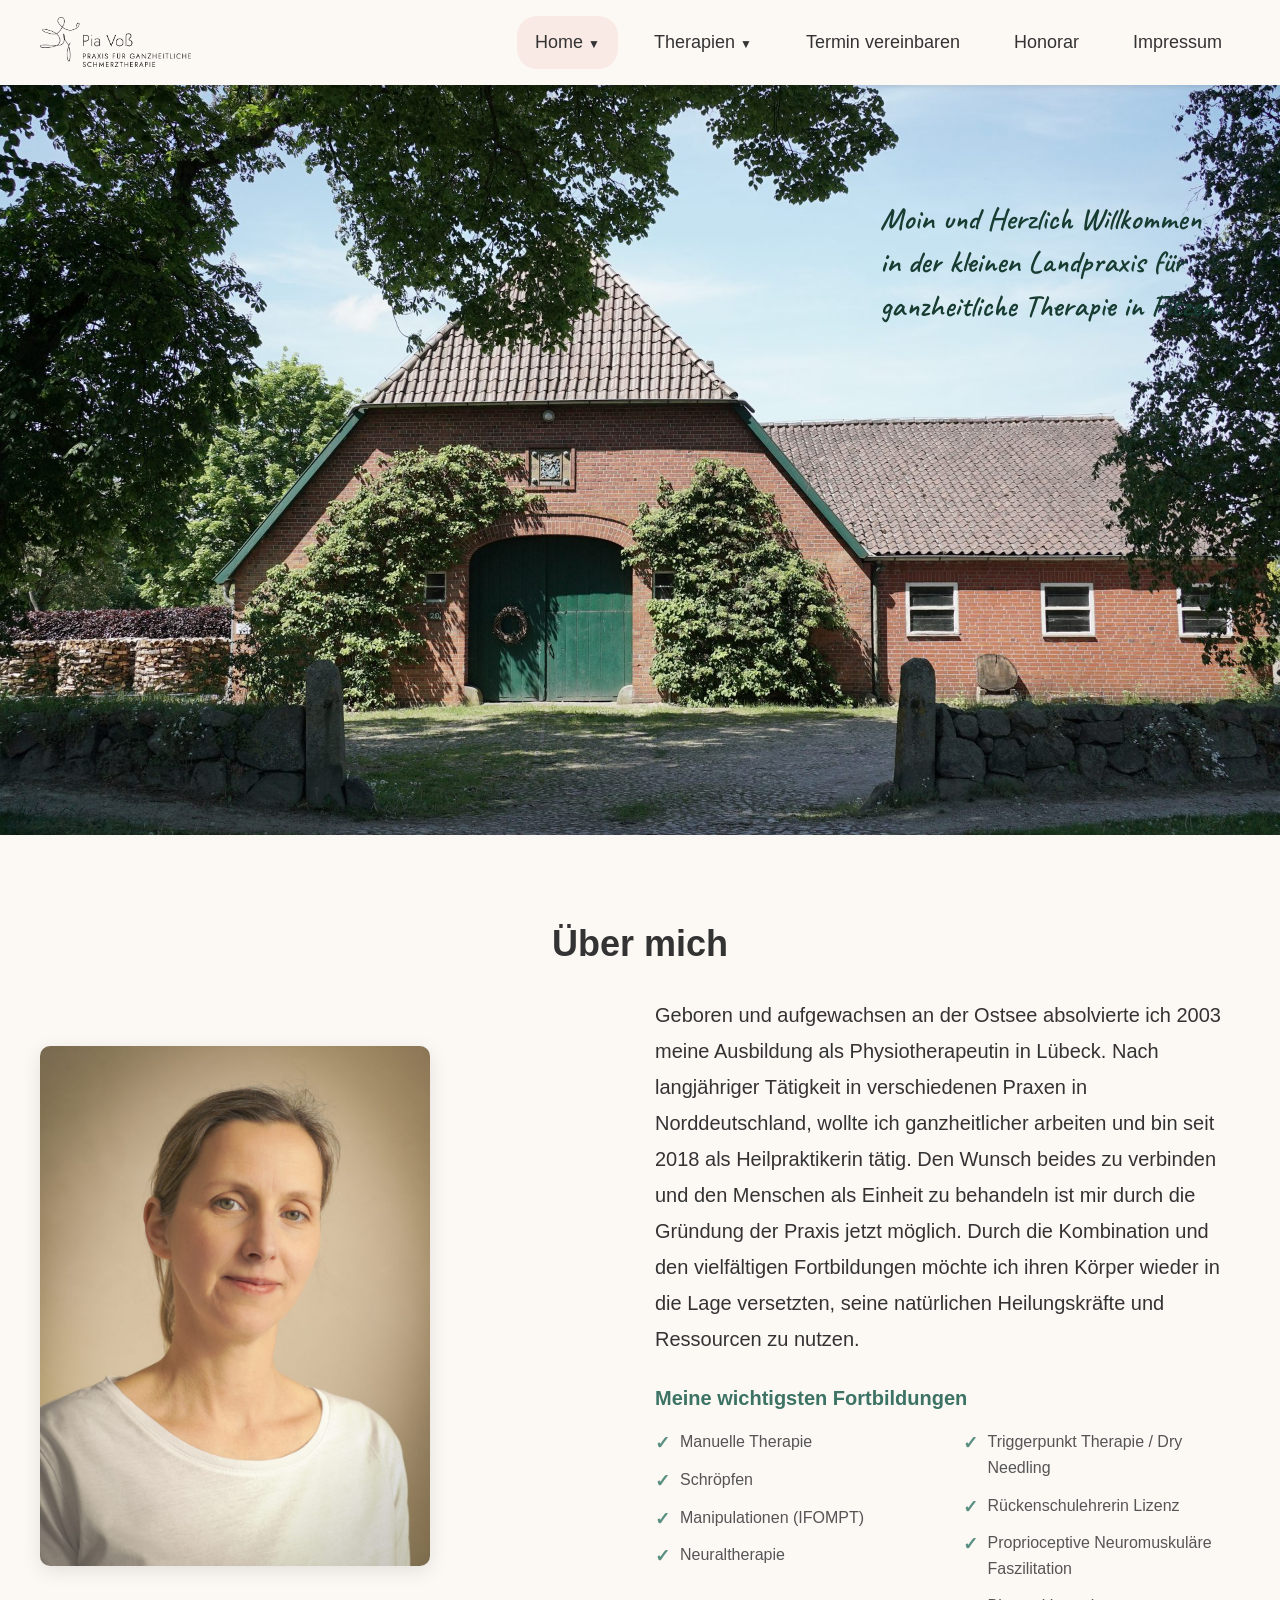
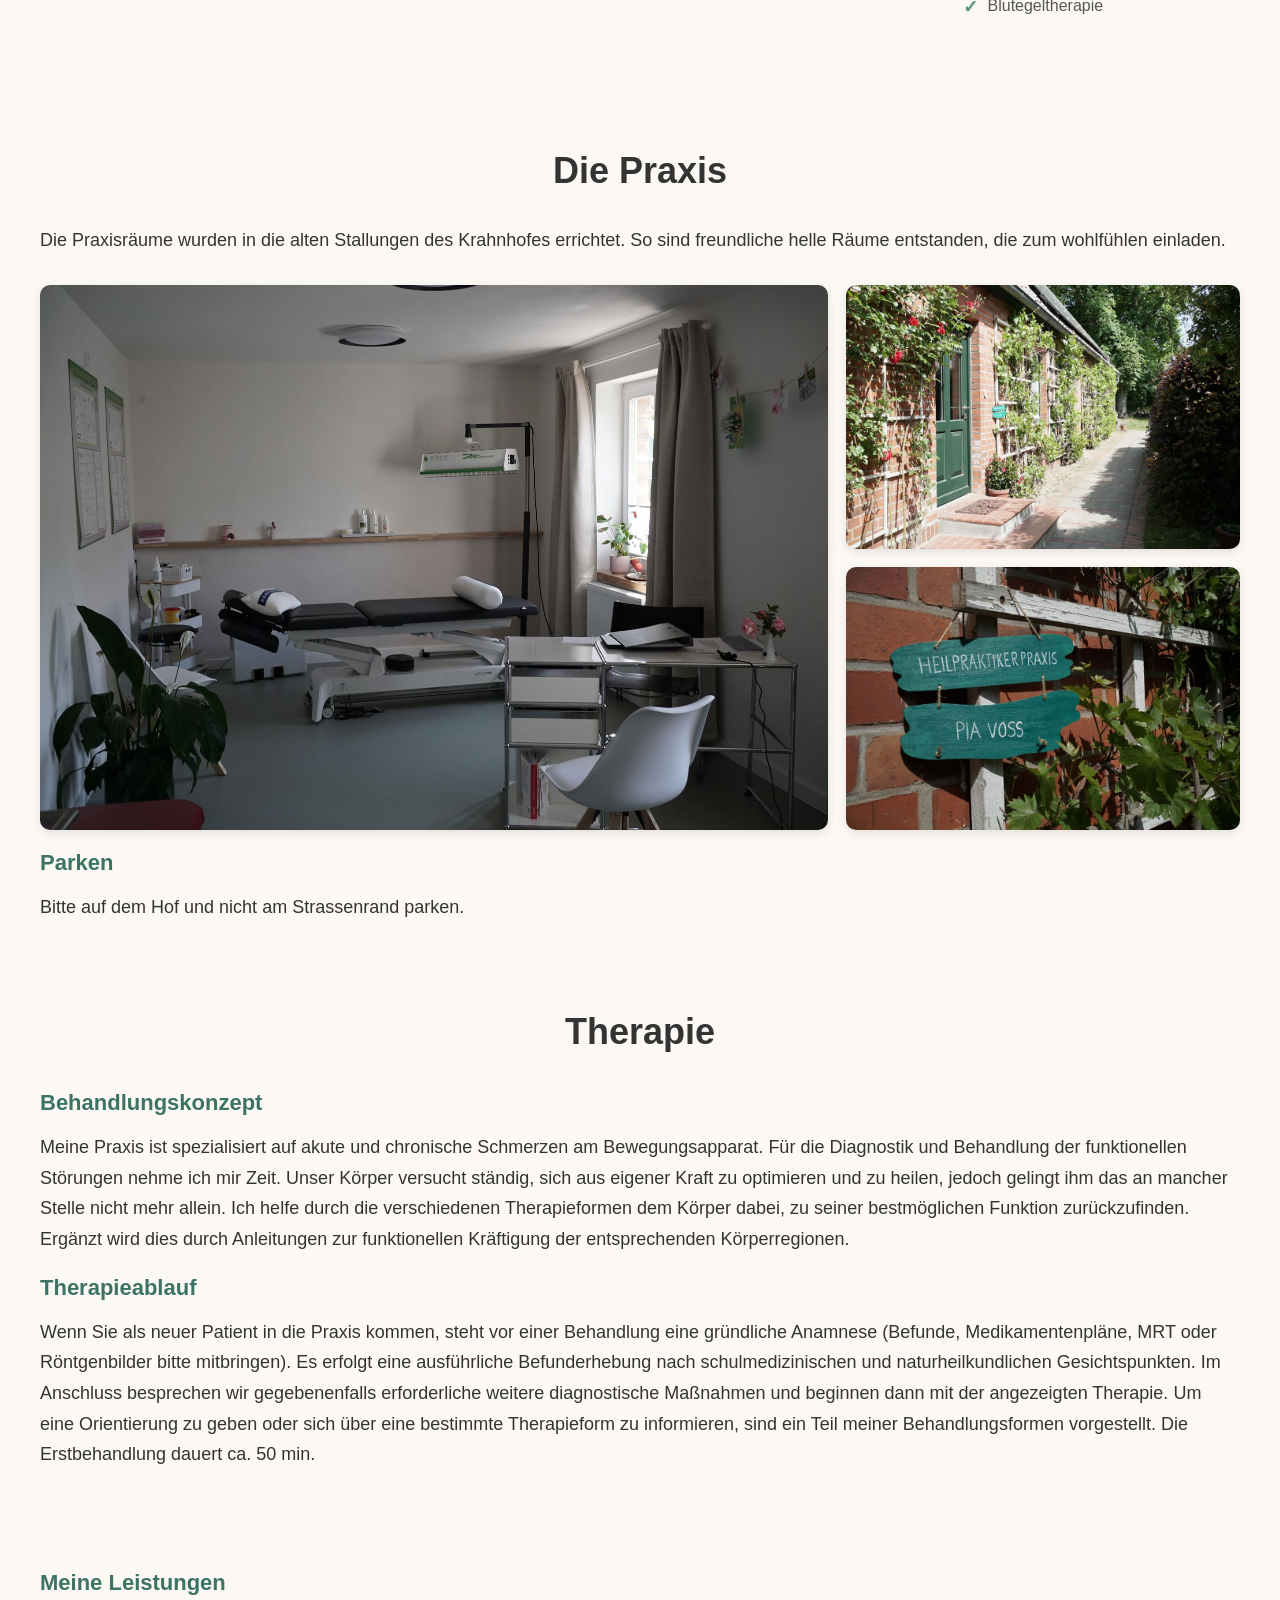
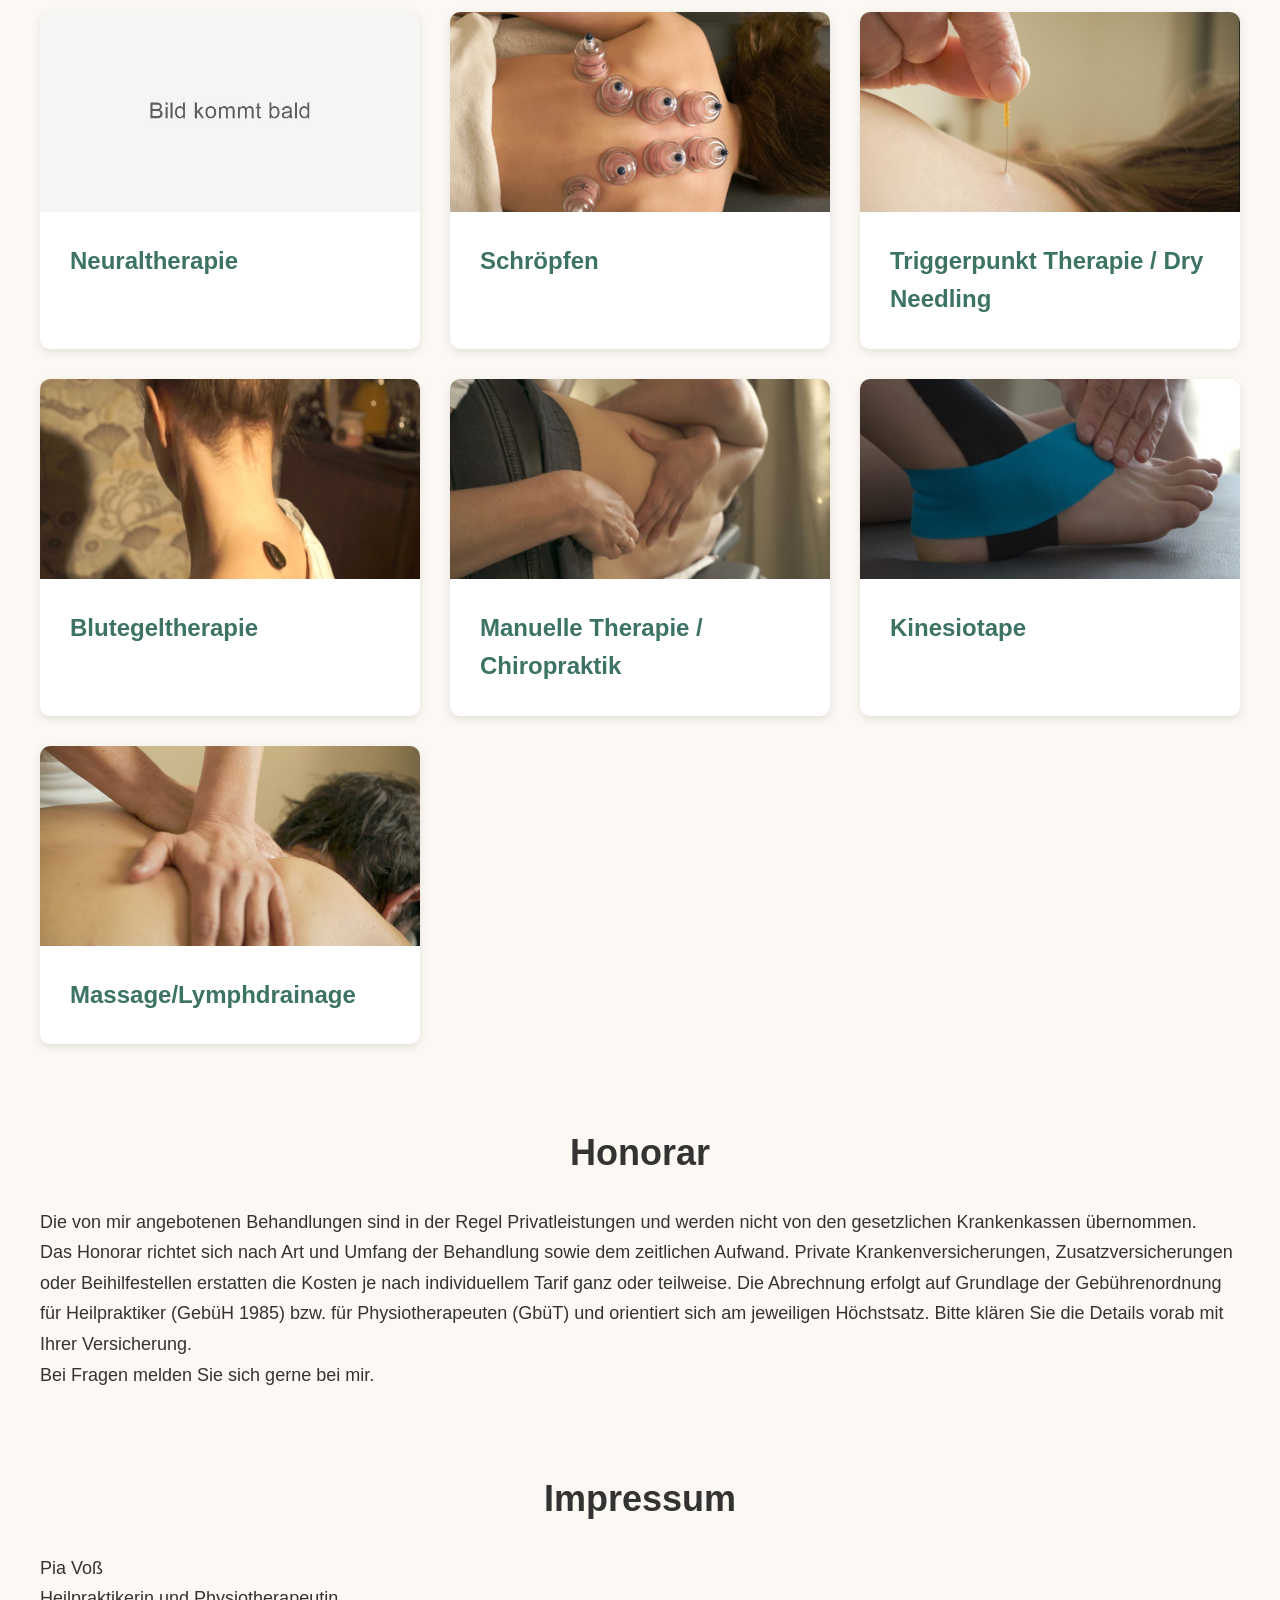
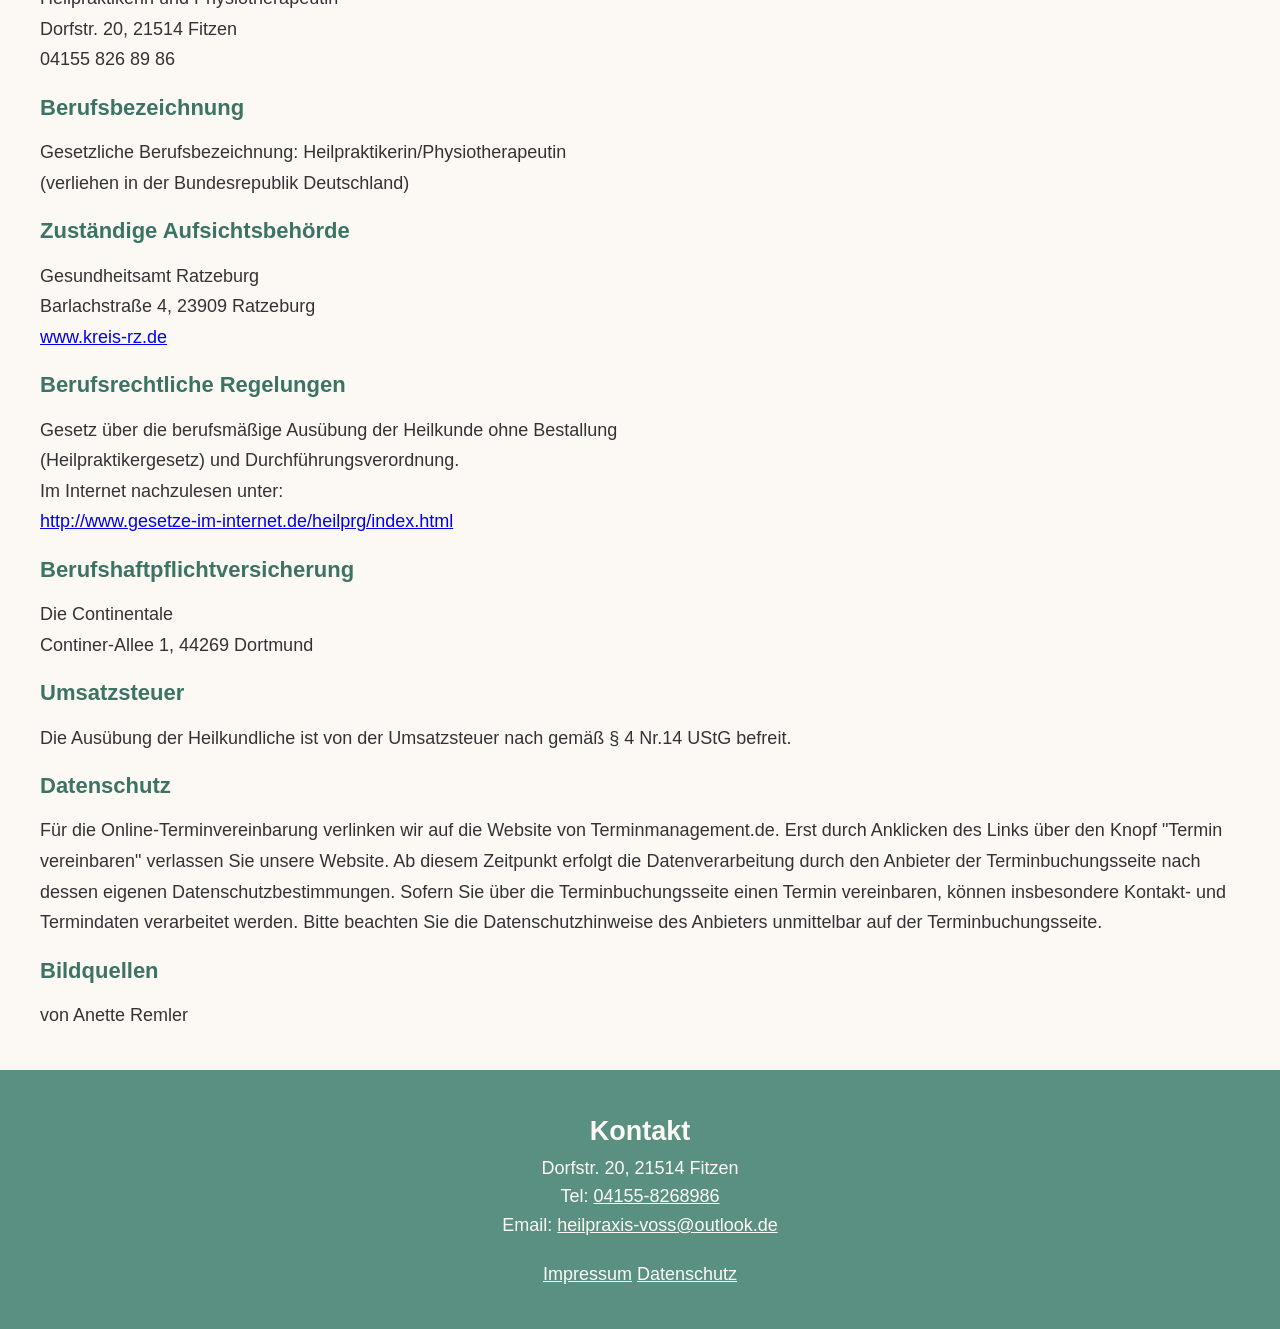
==== index.html @ 837378f3 "init" ====
<!DOCTYPE html>
<html lang="de">

<head>
    <meta charset="UTF-8">
    <meta name="viewport" content="width=device-width, initial-scale=1.0">
    <link rel="stylesheet" href="styles.css">
    <script src="navigation.js" defer></script>
    <title>Praxis Voß</title>
</head>

<body>
    <header>
        <div class="header-container">
            <a href="#home" class="header-logo">
                <img src="logo.png" alt="Pia's Physiotherapie Praxis Logo" class="logo-img">
            </a>

            <button class="menu-toggle" type="button" aria-label="Menü öffnen" aria-controls="navList" aria-expanded="false">☰</button>

            <nav>
                <ul class="nav-list" id="navList">
                    <li class="nav-item dropdown">
                        <a href="#home" class="nav-link active">Home<span class="dropdown-arrow">▼</span></a>
                        <div class="dropdown-content">
                            <a href="#ueber-mich">Über mich</a>
                            <a href="#die-praxis">Die Praxis</a>
                            <a href="#therapie">Therapie</a>
                            <a href="#honorar">Honorar</a>
                            <a href="#contact">Kontakt</a>
                        </div>
                    </li>
                    <li class="nav-item dropdown">
                        <a href="#leistungen" class="nav-link">Therapien<span class="dropdown-arrow">▼</span>
                        </a>
                        <div class="dropdown-content">
                            <a href="neuraltherapie.html">Neuraltherapie</a>
                            <a href="schroepfen.html">Schröpfen</a>
                            <a href="triggerpunktherapie.html">Triggerpunkt Therapie / Dry Needling</a>
                            <a href="blutegeltherapie.html">Blutegeltherapie</a>
                            <a href="manuelle-therapie.html">Manuelle Therapie / Chiropraktik</a>
                            <a href="kinesiotape.html">Kinesiotape</a>
                            <a href="massage-lymphdrainage.html">Massage/Lymphdrainage</a>
                        </div>
                    </li>
                    <li class="nav-item">
                        <a href="https://www.terminmanagement.de/termin-buchen/heilpraxis/fitzen/pia-voss-65907" class="nav-link">Termin vereinbaren</a>
                    </li>
                    <li class="nav-item">
                        <a href="#honorar" class="nav-link">Honorar</a>
                    </li>
                    <li class="nav-item">
                        <a href="#impressum" class="nav-link">Impressum</a>
                    </li>
                </ul>
            </nav>
        </div>
    </header>

    <!-- Hero Section -->
    <section class="hero" id="home">
        <div class="container">
            <p class="welcome-text">Moin und Herzlich Willkommen<br>in der kleinen Landpraxis für<br>ganzheitliche Therapie in Fitzen.</p>
        </div>
    </section>

    <!-- About Section -->
    <section class="about" id="ueber-mich">
        <div class="container">
            <h2 class="section-title">Über mich</h2>
            <div class="about-content">
                <div class="about-image">
                    <img src="assets/portrait.jpg" alt="Pia Porträt" loading="lazy" decoding="async">
                </div>
                <div class="about-text">
                    <p>Geboren und aufgewachsen an der Ostsee absolvierte ich 2003 meine Ausbildung als Physiotherapeutin in Lübeck. Nach langjähriger Tätigkeit in verschiedenen Praxen in Norddeutschland, wollte ich ganzheitlicher arbeiten und bin seit 2018 als Heilpraktikerin tätig. Den Wunsch beides zu verbinden und den Menschen als Einheit zu behandeln ist mir durch die Gründung der Praxis jetzt möglich. Durch die Kombination und den vielfältigen Fortbildungen möchte ich ihren Körper wieder in die Lage versetzten, seine natürlichen Heilungskräfte und Ressourcen zu nutzen.</p>
                    
                    <h3>Meine wichtigsten Fortbildungen</h3>
                    <ul class="qualifications">
                        <li>Manuelle Therapie</li>
                        <li>Schröpfen</li>
                        <li>Manipulationen (IFOMPT)</li>
                        <li>Neuraltherapie</li>
                        <li>Triggerpunkt Therapie / Dry Needling</li>
                        <li>Rückenschulehrerin Lizenz</li>
                        <li>Proprioceptive Neuromuskuläre Faszilitation</li>
                        <li>Blutegeltherapie</li>
                    </ul>
                </div>
            </div>
        </div>
    </section>

    <!-- Die Praxis -->
    <section class="therapy-section" id="die-praxis">
        <div class="container">
            <h2 class="section-title">Die Praxis</h2>
            <p>Die Praxisräume wurden in die alten Stallungen des Krahnhofes errichtet. So sind freundliche helle Räume entstanden, die zum wohlfühlen einladen.</p>
            <div class="practice-gallery">
                <img class="practice-gallery-main" src="assets/praxisraum-1.jpg" alt="Behandlungsraum der Praxis" loading="lazy" decoding="async">
                <img src="assets/eingangsbereich.jpg" alt="Eingangsbereich der Praxis" loading="lazy" decoding="async">
                <img src="assets/namensschild.jpg" alt="Namensschild der Praxis" loading="lazy" decoding="async">
            </div>
            <h3>Parken</h3>
            <p>Bitte auf dem Hof und nicht am Strassenrand parken.</p>
        </div>
    </section>

    <!-- Therapie -->
    <section class="therapy-section" id="therapie">
        <div class="container">
            <h2 class="section-title">Therapie</h2>

            <h3>Behandlungskonzept</h3>
            <p>Meine Praxis ist spezialisiert auf akute und chronische Schmerzen am Bewegungsapparat. Für die Diagnostik und Behandlung der funktionellen Störungen nehme ich mir Zeit. Unser Körper versucht ständig, sich aus eigener Kraft zu optimieren und zu heilen, jedoch gelingt ihm das an mancher Stelle nicht mehr allein. Ich helfe durch die verschiedenen Therapieformen dem Körper dabei, zu seiner bestmöglichen Funktion zurückzufinden. Ergänzt wird dies durch Anleitungen zur funktionellen Kräftigung der entsprechenden Körperregionen.</p>

            <h3>Therapieablauf</h3>
            <p>Wenn Sie als neuer Patient in die Praxis kommen, steht vor einer Behandlung eine gründliche Anamnese (Befunde, Medikamentenpläne, MRT oder Röntgenbilder bitte mitbringen). Es erfolgt eine ausführliche Befunderhebung nach schulmedizinischen und naturheilkundlichen Gesichtspunkten. Im Anschluss besprechen wir gegebenenfalls erforderliche weitere diagnostische Maßnahmen und beginnen dann mit der angezeigten Therapie. Um eine Orientierung zu geben oder sich über eine bestimmte Therapieform zu informieren, sind ein Teil meiner Behandlungsformen vorgestellt. Die Erstbehandlung dauert ca. 50 min.</p>
        </div>
    </section>

    <!-- Leistungen -->
    <section class="services" id="leistungen">
        <div class="container">
            <h2 class="section-title">Meine Leistungen</h2>
            <div class="services-grid">
                <a href="neuraltherapie.html" class="service-card">
                    <img src="assets/neuraltherapie.jpg" alt="Neuraltherapie" loading="lazy" decoding="async">
                    <div class="service-card-content">
                        <h3>Neuraltherapie</h3>
                    </div>
                </a>
                <a href="schroepfen.html" class="service-card">
                    <img src="assets/schroepfen.jpg" alt="Schroepfen" loading="lazy" decoding="async">
                    <div class="service-card-content">
                        <h3>Schröpfen</h3>
                    </div>
                </a>
                <a href="triggerpunktherapie.html" class="service-card">
                    <img src="assets/dry-needling.jpg" alt="Triggerpunkt Therapie / Dry Needling" loading="lazy" decoding="async">
                    <div class="service-card-content">
                        <h3>Triggerpunkt Therapie / Dry Needling</h3>
                    </div>
                </a>
                <a href="blutegeltherapie.html" class="service-card">
                    <img src="assets/blutegel.jpg" alt="Blutegeltherapie" loading="lazy" decoding="async">
                    <div class="service-card-content">
                        <h3>Blutegeltherapie</h3>
                    </div>
                </a>
                <a href="manuelle-therapie.html" class="service-card">
                    <img src="assets/manuelle-therapie.jpg" alt="Manuelle Therapie / Chiropraktik" loading="lazy" decoding="async">
                    <div class="service-card-content">
                        <h3>Manuelle Therapie / Chiropraktik</h3>
                    </div>
                </a>
                <a href="kinesiotape.html" class="service-card">
                    <img src="assets/kinesiotape.jpg" alt="Kinesiotape" loading="lazy" decoding="async">
                    <div class="service-card-content">
                        <h3>Kinesiotape</h3>
                    </div>
                </a>
                <a href="massage-lymphdrainage.html" class="service-card">
                    <img src="assets/massage.jpg" alt="Massage und Lymphdrainage" loading="lazy" decoding="async">
                    <div class="service-card-content">
                        <h3>Massage/Lymphdrainage</h3>
                    </div>
                </a>
            </div>
        </div>
    </section>

    <!-- Honorar -->
    <section class="therapy-section" id="honorar">
        <div class="container">
            <h2 class="section-title">Honorar</h2>

            <p>Die von mir angebotenen Behandlungen sind in der Regel Privatleistungen und werden nicht von den gesetzlichen Krankenkassen übernommen.</p>

            <p>Das Honorar richtet sich nach Art und Umfang der Behandlung sowie dem zeitlichen Aufwand. Private Krankenversicherungen, Zusatzversicherungen oder Beihilfestellen erstatten die Kosten je nach individuellem Tarif ganz oder teilweise. Die Abrechnung erfolgt auf Grundlage der Gebührenordnung für Heilpraktiker (GebüH 1985) bzw. für Physiotherapeuten (GbüT) und orientiert sich am jeweiligen Höchstsatz. Bitte klären Sie die Details vorab mit Ihrer Versicherung.</p>

            <p>Bei Fragen melden Sie sich gerne bei mir.</p>
        </div>
    </section>

    <!-- Impressum -->
    <section class="therapy-section" id="impressum">
        <div class="container">
            <h2 class="section-title">Impressum</h2>

            <p>Pia Voß<br>
            Heilpraktikerin und Physiotherapeutin<br>
            Dorfstr. 20, 21514 Fitzen<br>
            04155 826 89 86</p>

            <h3>Berufsbezeichnung</h3>
            <p>Gesetzliche Berufsbezeichnung: Heilpraktikerin/Physiotherapeutin<br>
            (verliehen in der Bundesrepublik Deutschland)</p>

            <h3>Zuständige Aufsichtsbehörde</h3>
            <p>Gesundheitsamt Ratzeburg<br>
            Barlachstraße 4, 23909 Ratzeburg<br>
            <a href="https://www.kreis-rz.de">www.kreis-rz.de</a></p>

            <h3>Berufsrechtliche Regelungen</h3>
            <p>Gesetz über die berufsmäßige Ausübung der Heilkunde ohne Bestallung<br>
            (Heilpraktikergesetz) und Durchführungsverordnung.</p>
            <p>Im Internet nachzulesen unter:<br>
            <a href="http://www.gesetze-im-internet.de/heilprg/index.html">http://www.gesetze-im-internet.de/heilprg/index.html</a></p>

            <h3>Berufshaftpflichtversicherung</h3>
            <p>Die Continentale<br>
            Continer-Allee 1, 44269 Dortmund</p>

            <h3>Umsatzsteuer</h3>
            <p>Die Ausübung der Heilkundliche ist von der Umsatzsteuer nach gemäß § 4 Nr.14 UStG befreit.</p>


            <h3 id="datenschutz">Datenschutz</h3>
            <p>Für die Online-Terminvereinbarung verlinken wir auf die Website von
                Terminmanagement.de. Erst durch Anklicken des Links über den Knopf "Termin vereinbaren" verlassen Sie unsere
                Website. Ab diesem Zeitpunkt erfolgt die Datenverarbeitung durch den Anbieter
                der Terminbuchungsseite nach dessen eigenen Datenschutzbestimmungen.
                
                Sofern Sie über die Terminbuchungsseite einen Termin vereinbaren, können
                insbesondere Kontakt- und Termindaten verarbeitet werden. Bitte beachten Sie
                die Datenschutzhinweise des Anbieters unmittelbar auf der Terminbuchungsseite.</p>

            <h3>Bildquellen</h3>
            <p>von Anette Remler</p>
        </div>
    </section>

    <footer id="contact">
        <div class="container">
            <h2>Kontakt</h2>
            <p>Dorfstr. 20, 21514 Fitzen</p>
            <p>Tel: <a href="tel:041558268986">04155-8268986</a></p>
            <p>Email: <a href="mailto:heilpraxis-voss@outlook.de">heilpraxis-voss@outlook.de</a></p>
            <p style="margin-top: 20px;">
                <a href="#impressum">Impressum</a>
                <a href="#datenschutz">Datenschutz</a>
            </p>
        </div>
    </footer>

</body>

</html>
---- styles.css ----
@font-face {
    font-family: "Caveat";
    src: url("assets/fonts/Caveat-SemiBold.woff2") format("woff2");
    font-weight: 600;
    font-style: normal;
    font-display: swap;
}

@font-face {
    font-family: "Caveat";
    src: url("assets/fonts/Caveat-Bold.woff2") format("woff2");
    font-weight: 700;
    font-style: normal;
    font-display: swap;
}

* {
    margin: 0;
    padding: 0;
    box-sizing: border-box;
}

body {
    font-family: 'Source Sans Pro', Arial, sans-serif;
    color: #333;
    line-height: 1.6;
    background-color: #fcf9f5;
}

header {
    background-color: #fcf9f5;
    padding: 16px;
    box-shadow: 0 2px 5px rgba(0, 0, 0, 0.1);
    position: relative;
    z-index: 10;
}

.header-container {
    max-width: 1200px;
    margin: 0 auto;
    display: flex;
    justify-content: space-between;
    align-items: center;
    flex-wrap: wrap;
}

.logo {
    color: #5a9081;
    font-size: 28px;
    font-weight: bold;
    text-decoration: none;
    padding: 10px 0;
}

.header-logo {
    display: flex;
    align-items: center;
    text-decoration: none;
}

.logo-img {
    height: 50px;
    width: auto;
    margin-right: 15px;
}

/* Navigation */
nav {
    display: flex;
    align-items: center;
}

.nav-list {
    display: flex;
    list-style: none;
    gap: 18px;
}

.nav-item {
    position: relative;
}

.nav-link {
    color: #333;
    text-decoration: none;
    padding: 12px 18px;
    display: inline-block;
    border-radius: 20px;
    transition: all 0.3s ease;
    font-size: 18px;
}

.nav-link:hover,
.nav-link.active {
    background-color: #f9eae5;
    color: #333;
}

/* Dropdown Menu */
.dropdown {
    position: relative;
}

.dropdown-content {
    display: none;
    position: absolute;
    background-color: #fcf9f5;
    color: #333;
    min-width: 220px;
    box-shadow: 0 8px 16px rgba(0, 0, 0, 0.2);
    border-radius: 8px;
    top: 100%;
    left: 0;
    z-index: 1000;
    margin-top: 5px;
    font-size: 18px;
}

/** hover buffer to prevent flickering of the dropdown */
.dropdown-content::before {
    content: "";
    position: absolute;
    top: -10px;
    left: 0;
    height: 10px;
    width: 100%;
}

.dropdown:hover .dropdown-content {
    display: block;
    color: #3c7364;
}

.dropdown-content a {
    color: #333;
    padding: 12px 16px;
    text-decoration: none;
    display: block;
    border-radius: 8px;
}


.dropdown-content a:hover {
    background-color: rgba(139, 192, 203, 0.1);
    color: #3c7364;
}

.dropdown-arrow {
    display: inline-block;
    margin-left: 5px;
    font-size: 12px;
}

.dropdown-toggle {
    display: none;
}

/* Mobile Menu Toggle */
.menu-toggle {
    display: none;
    background: none;
    border: 2px solid #3c7364;
    border-radius: 8px;
    color: #245b4e;
    font-size: 26px;
    line-height: 1;
    cursor: pointer;
    min-width: 48px;
    min-height: 48px;
    padding: 7px;
}

.menu-toggle:hover,
.menu-toggle:focus-visible {
    background-color: #f9eae5;
    outline: none;
}

.hero {
    background-image: url('assets/hero.jpg');
    background-size: cover;
    background-position: center;
    background-repeat: no-repeat;
    padding: 100px 20px;
    position: relative;
    min-height: 750px;
}


.hero .container {
    position: relative;
    z-index: 2;
}

.hero h1 {
    font-size: 48px;
    margin-bottom: 20px;
}

.btn {
    display: inline-block;
    background-color: #467548;
    color: white;
    padding: 15px 30px;
    text-decoration: none;
    border-radius: 25px;
    transition: all 0.3s ease;
    font-size: 18px;
}

.btn:hover {
    background-color: #a8caa9;
    transform: translateY(-2px);
    box-shadow: 0 5px 15px rgba(0, 0, 0, 0.2);
}

.about {
    padding: 80px 20px;
    background-color: #fcf9f5;
}

.about-content {
    display: grid;
    grid-template-columns: 1fr 1fr;
    gap: 30px;
    align-items: center;
}

.about-image img {
    width: 66.67%;
    height: auto;
    border-radius: 10px;
    box-shadow: 0 5px 20px rgba(0, 0, 0, 0.1);
}

.about-text p {
    font-size: 20px;
    color: #333;
    line-height: 1.8;
}

.about-text h2 {
    font-size: 28px;
    color: #3c7364;
    margin-top: 25px;
    margin-bottom: 15px;
}

.about-text h3 {
    font-size: 20px;
    color: #3c7364;
    margin-top: 25px;
    margin-bottom: 15px;
}


.welcome-text {
    margin: 1% 0 0 70%;
    color: #173c32;
    font-family: 'Caveat', cursive;
    font-weight: 600;
    font-size: 31px;
    line-height: 1.4;
}

.qualifications {
    list-style: none;
    padding-left: 0;
    columns: 2;
    column-gap: 30px;
}

.qualifications li {
    margin-bottom: 12px;
    padding-left: 25px;
    position: relative;
    color: #555;
    font-size: 16px;
}

.qualifications li:before {
    content: "✓";
    position: absolute;
    left: 0;
    color: #5a9081;
    font-weight: bold;
    font-size: 18px;
}

.therapy-section {
    padding: 40px 20px;
    background-color: #fcf9f5;
}

.therapy-section h3 {
    font-size: 22px;
    color: #3c7364;
    margin-top: 15px;
    margin-bottom: 12px;
}


.therapy-section p {
    font-size: 18px;
    color: #333;
    line-height: 1.7;
}

.practice-gallery {
    display: grid;
    grid-template-columns: 2fr 1fr;
    grid-template-rows: repeat(2, minmax(170px, 1fr));
    gap: 18px;
    margin-top: 30px;
}

.practice-gallery img {
    width: 100%;
    height: 100%;
    min-height: 170px;
    object-fit: cover;
    border-radius: 10px;
    box-shadow: 0 3px 10px rgba(0, 0, 0, 0.1);
}

.practice-gallery-main {
    grid-row: span 2;
}

/* Make 'Meine Leistungen' match the 'Therapieablauf' heading style */
.services .section-title {
    font-size: 22px;
    color: #3c7364;
    margin-top: 15px;
    margin-bottom: 12px;
    text-align: left;
}

.services {
    padding: 40px 20px;
    background-color: #fcf9f5;
}

.container {
    max-width: 1200px;
    margin: 0 auto;
}

.section-title {
    text-align: center;
    font-size: 36px;
    margin-bottom: 25px;
    color: #333;
}

.services-grid {
    display: grid;
    grid-template-columns: repeat(auto-fit, minmax(300px, 1fr));
    gap: 30px;
}

.service-card {
    background: white;
    display: block;
    border-radius: 10px;
    box-shadow: 0 3px 10px rgba(0, 0, 0, 0.1);
    transition: transform 0.3s ease;
    overflow: hidden;
    text-decoration: none;
}

.service-card img {
    width: 100%;
    height: 200px;
    object-fit: cover;
    display: block;
}

.service-card-content {
    padding: 30px;
}

.service-card:hover {
    transform: translateY(-5px);
    box-shadow: 0 5px 20px rgba(0, 0, 0, 0.15);
}

.service-card h3 {
    color: #3c7364;
    margin: 0;
    font-size: 24px;
}

footer {
    background-color: #5a9081;
    color: #fcf9f5;
    padding: 40px 20px;
    text-align: center;
    font-size: 18px;
}

footer a {
    color: #fcf9f5;
}

footer a:hover {
    text-decoration: underline;
}

/* Mobile Responsive */
@media (max-width: 768px) {
    header {
        padding: 12px 20px;
    }

    .header-container {
        flex-wrap: nowrap;
    }

    .logo-img {
        height: 42px;
        margin-right: 0;
    }

    .menu-toggle {
        display: block;
    }

    nav {
        position: static;
    }

    .nav-list {
        display: none;
        position: absolute;
        top: 100%;
        left: 0;
        right: 0;
        background-color: #fcf9f5;
        flex-direction: column;
        gap: 0;
        padding: 10px 20px 20px;
        max-height: calc(100vh - 72px);
        overflow-y: auto;
        border-top: 1px solid #e8ddd4;
        box-shadow: 0 10px 18px rgba(0, 0, 0, 0.14);
    }

    .nav-list.active {
        display: flex;
    }

    .nav-item {
        width: 100%;
        border-bottom: 1px solid #e8ddd4;
    }

    .nav-link {
        display: block;
        width: 100%;
        min-height: 48px;
        padding: 13px 6px;
        border-radius: 0;
        font-size: 17px;
    }

    .dropdown {
        display: grid;
        grid-template-columns: minmax(0, 1fr) 48px;
        align-items: center;
    }

    .dropdown .nav-link {
        grid-column: 1;
    }

    .dropdown-arrow {
        display: none;
    }

    .dropdown-toggle {
        display: grid;
        grid-column: 2;
        place-items: center;
        width: 48px;
        height: 48px;
        border: 0;
        border-radius: 8px;
        background: transparent;
        color: #245b4e;
        font-size: 28px;
        cursor: pointer;
    }

    .dropdown-toggle:hover,
    .dropdown-toggle:focus-visible {
        background-color: #f9eae5;
        outline: 2px solid #3c7364;
        outline-offset: -2px;
    }

    .dropdown.open .dropdown-toggle span {
        transform: rotate(180deg);
    }

    .dropdown-content {
        display: none;
        grid-column: 1 / -1;
        position: static;
        box-shadow: none;
        margin: 0 0 10px;
        padding: 4px 0 6px 14px;
        border-left: 3px solid #5a9081;
        background: transparent;
        font-size: 16px;
    }

    .dropdown.open .dropdown-content {
        display: block;
    }

    .dropdown:hover .dropdown-content {
        display: none;
    }

    .dropdown.open:hover .dropdown-content {
        display: block;
    }

    .dropdown-content a {
        padding: 10px 8px;
        border-radius: 6px;
    }

    .hero {
        min-height: 540px;
        padding: 30px 20px;
        background-position: 42% center;
    }

    .welcome-text {
        width: min(100%, 340px);
        margin: 0 auto;
        padding-top: 330px;
        font-size: 24px;
        line-height: 1.25;
        text-align: center;
    }

    .about-content {
        grid-template-columns: 1fr;
        gap: 30px;
    }

    .about-text p {
        font-size: 18px;
    }

    .about-image img {
        display: block;
        width: min(100%, 360px);
        margin: 0 auto;
    }

    .practice-gallery {
        grid-template-columns: 1fr;
        grid-template-rows: none;
    }

    .practice-gallery-main {
        grid-row: auto;
        min-height: 300px;
    }

    .qualifications {
        columns: 1;
    }

    .about,
    .therapy-section,
    .services {
        padding: 56px 20px;
    }

    .section-title {
        font-size: 30px;
    }

    .services-grid {
        grid-template-columns: 1fr;
        gap: 20px;
    }

    .service-card img {
        height: 190px;
    }

    .service-card-content {
        padding: 20px;
    }

    .service-card h3 {
        font-size: 21px;
    }

    .content {
        padding: 52px 20px;
    }

    .content h1 {
        font-size: 32px;
        line-height: 1.2;
    }

    .therapy-image {
        height: 260px;
        margin: 22px 0;
    }
}
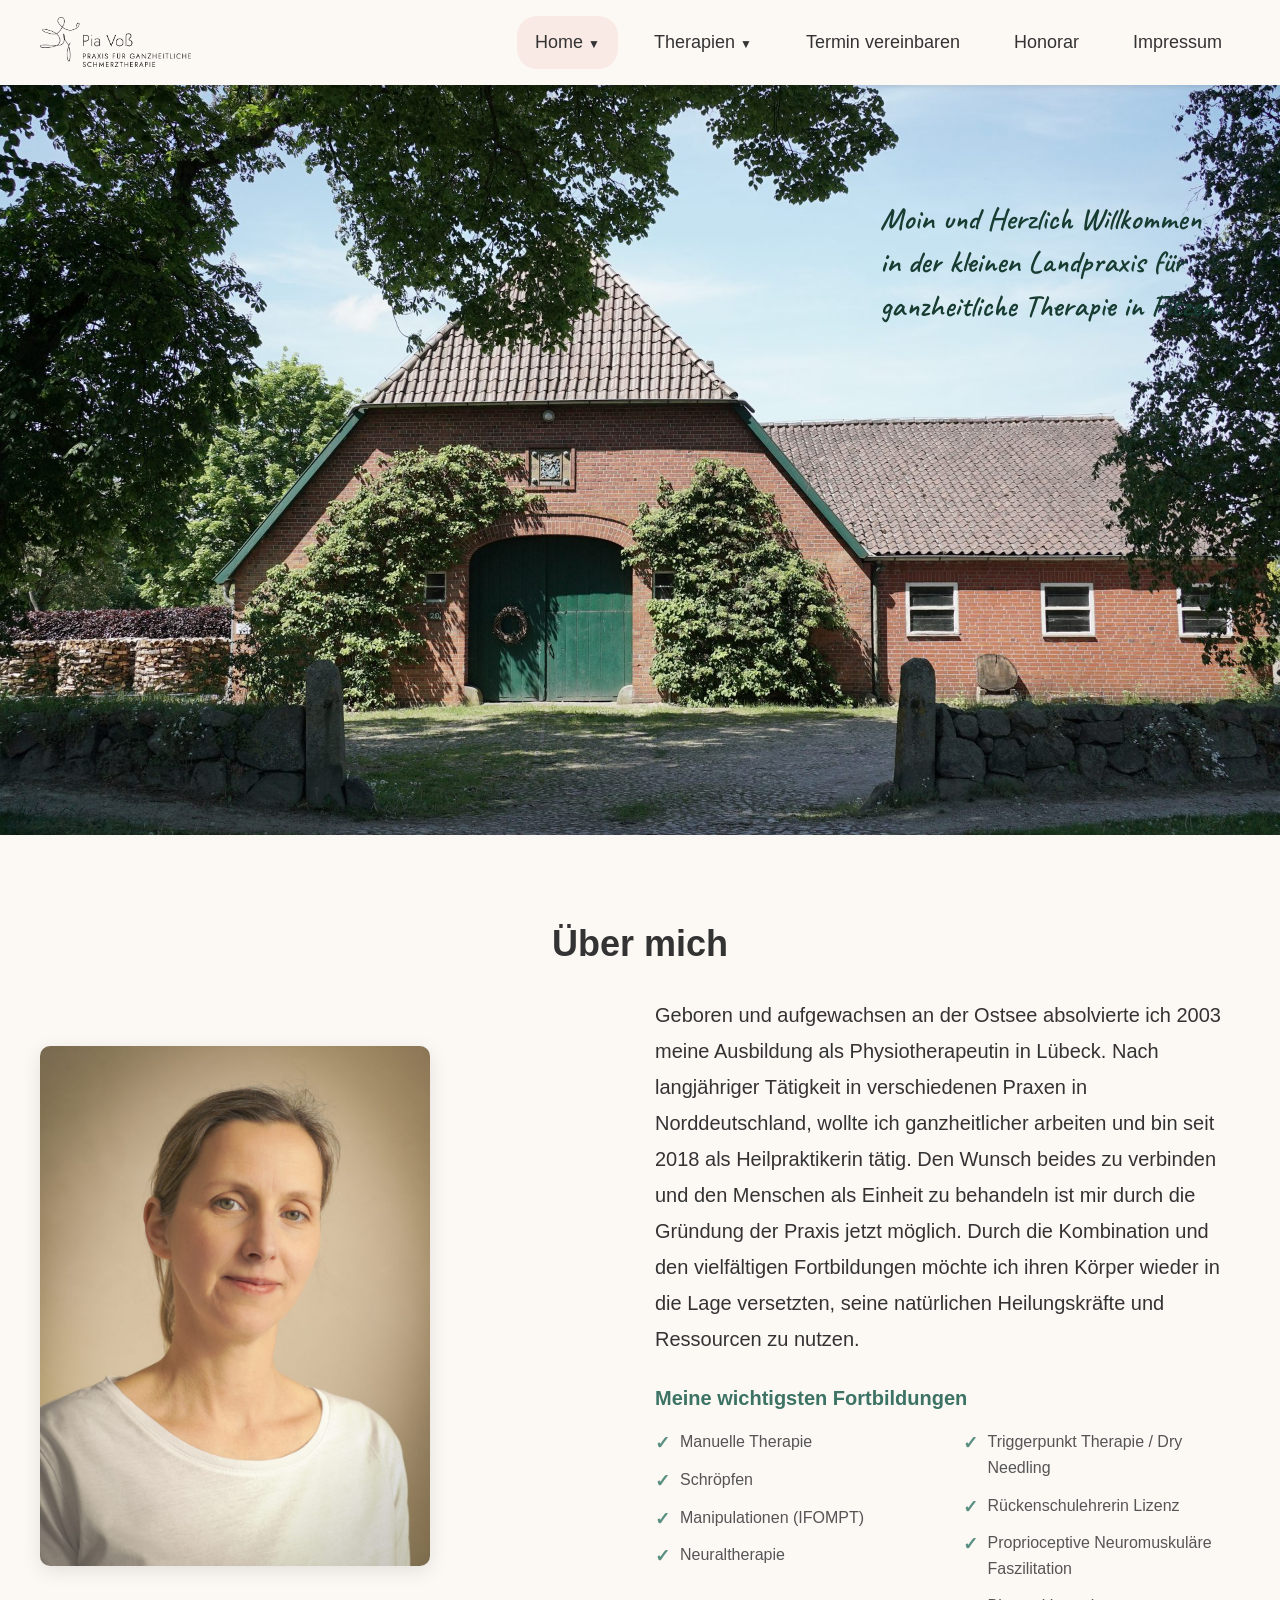
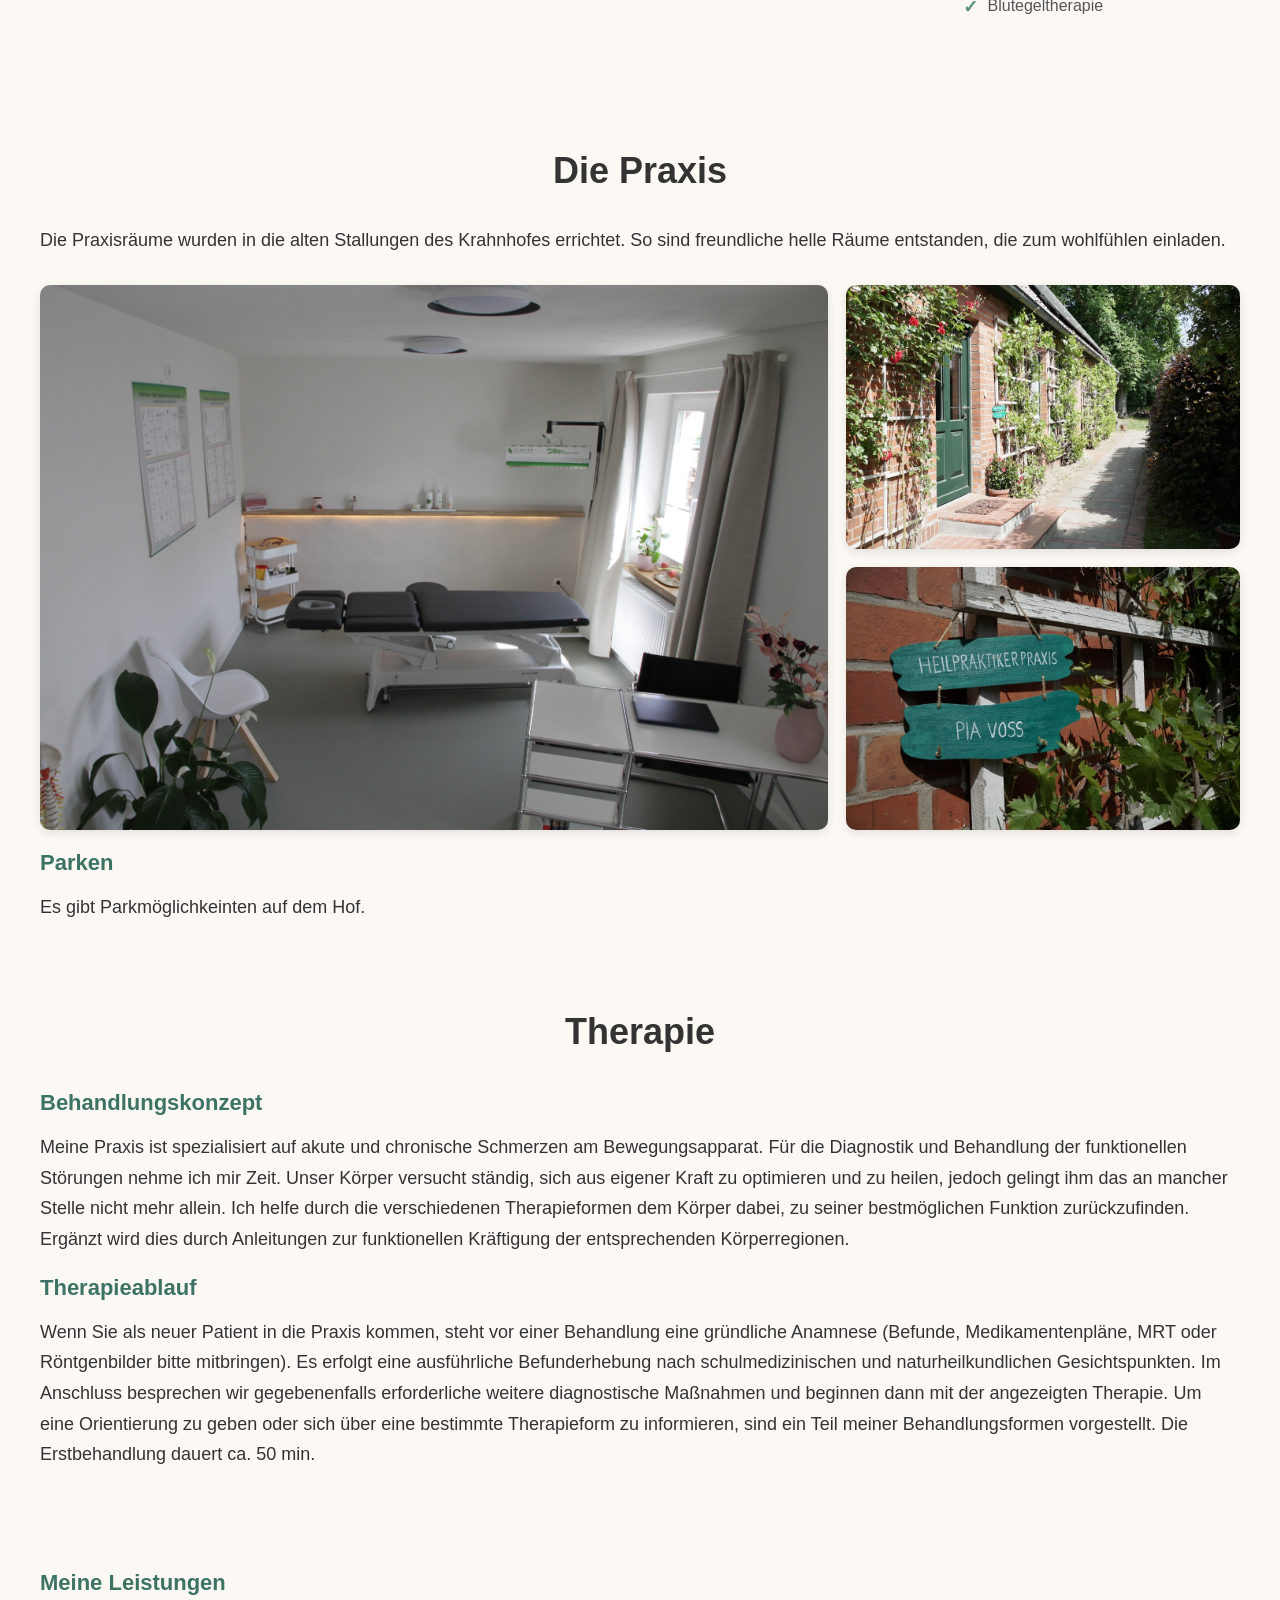
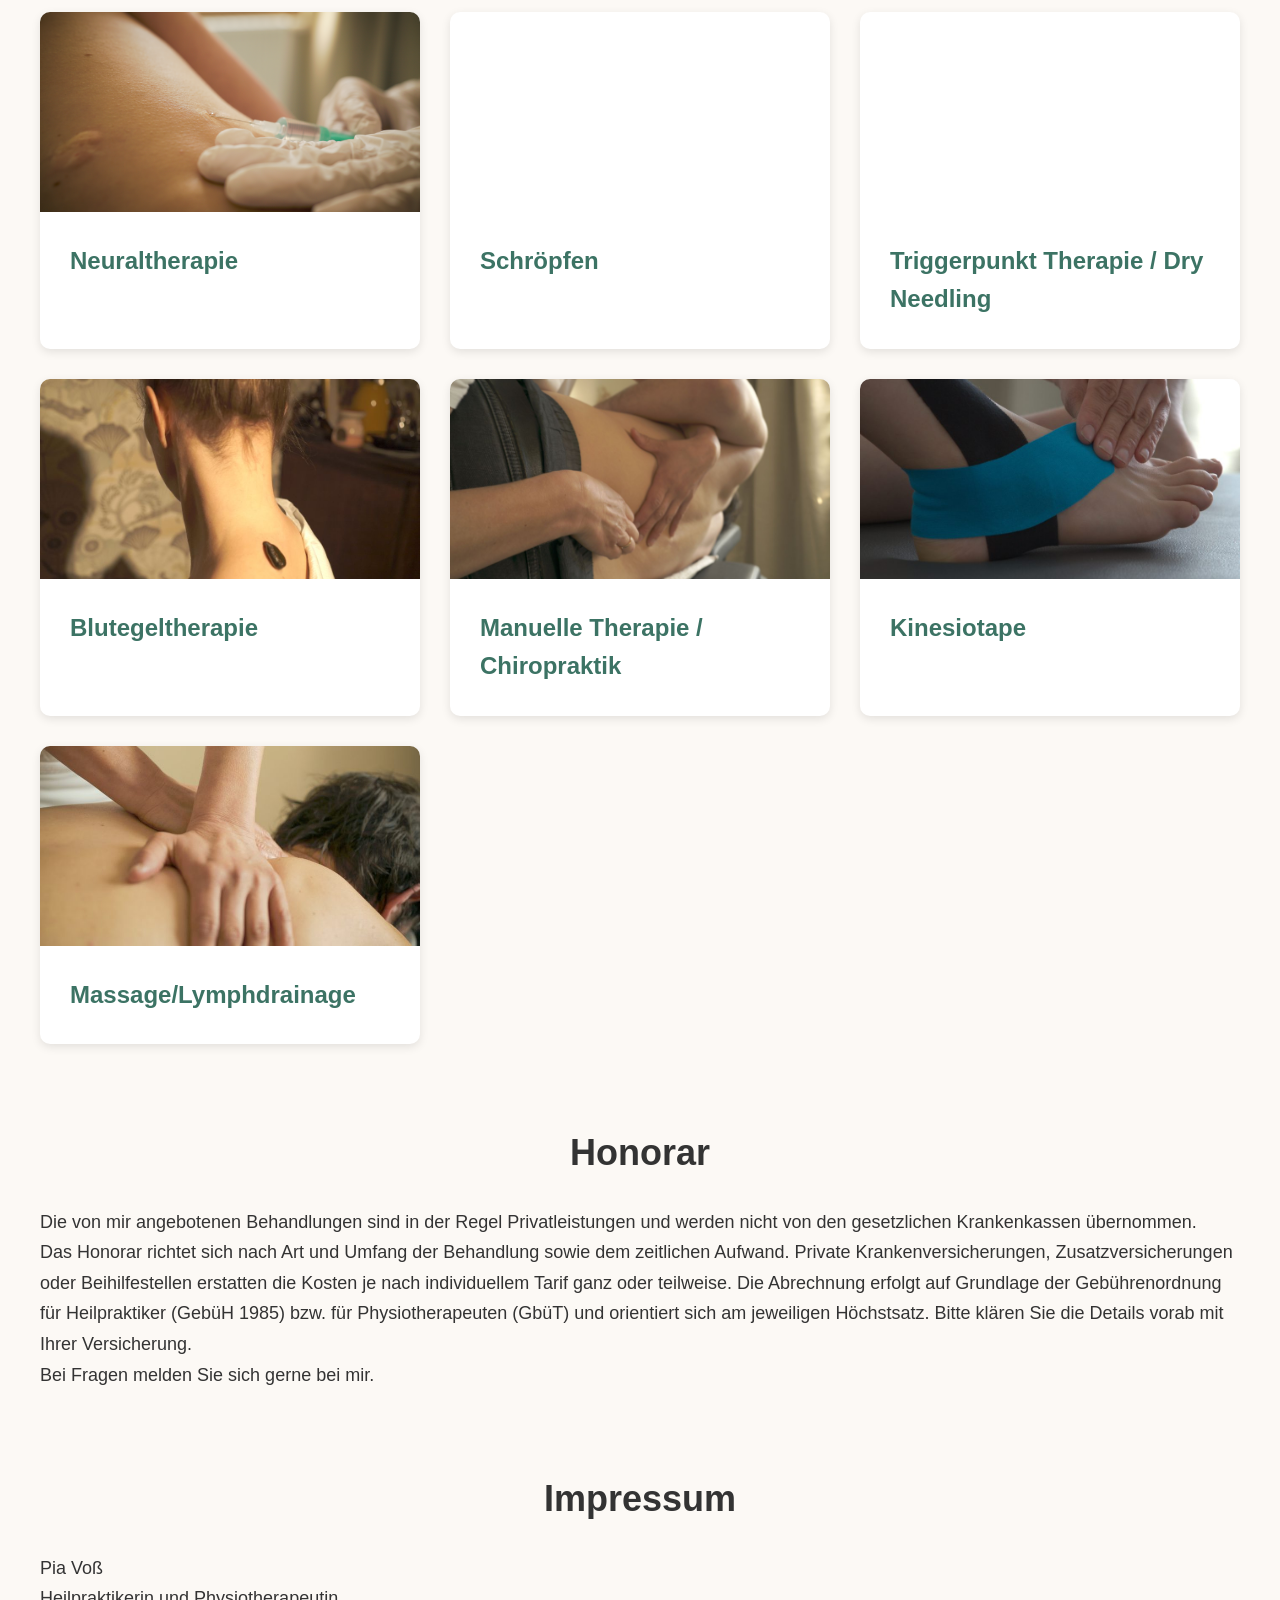
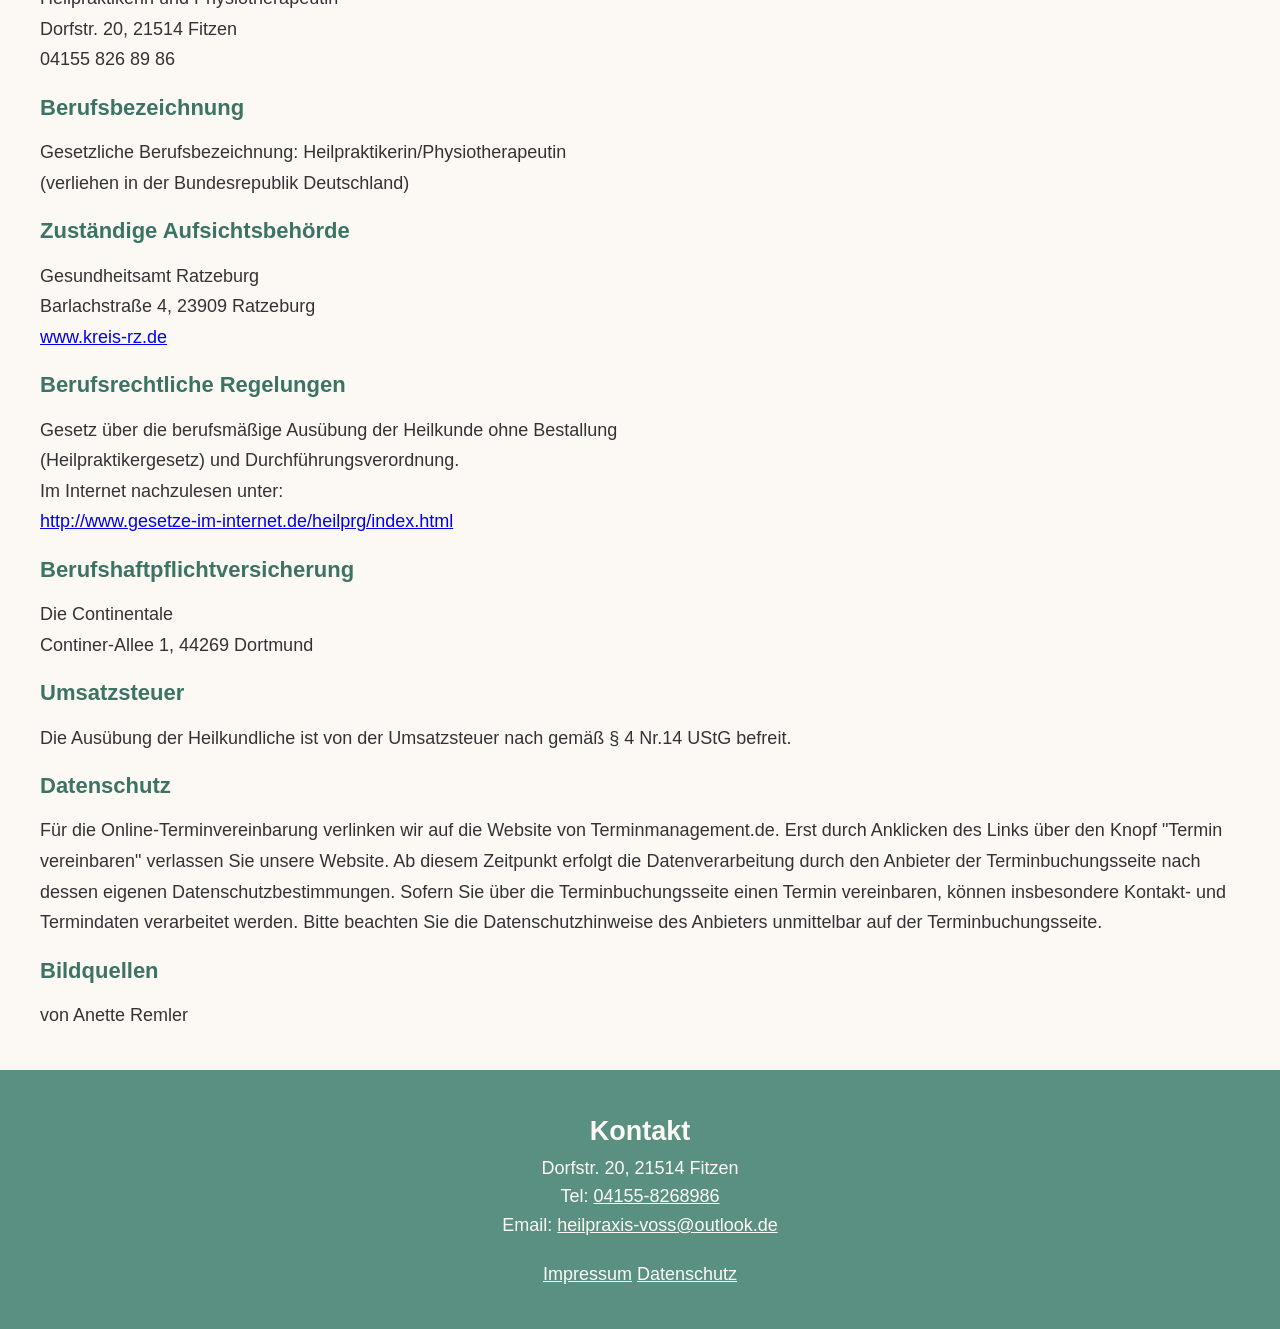
==== commit 8f4a25eb: "new (too large) images, parken" ====
--- a/index.html
+++ b/index.html
@@ -97,12 +97,12 @@
             <h2 class="section-title">Die Praxis</h2>
             <p>Die Praxisräume wurden in die alten Stallungen des Krahnhofes errichtet. So sind freundliche helle Räume entstanden, die zum wohlfühlen einladen.</p>
             <div class="practice-gallery">
-                <img class="practice-gallery-main" src="assets/praxisraum-1.jpg" alt="Behandlungsraum der Praxis" loading="lazy" decoding="async">
+                <img class="practice-gallery-main" src="assets/praxisraum-2.JPG" alt="Behandlungsraum der Praxis" loading="lazy" decoding="async">
                 <img src="assets/eingangsbereich.jpg" alt="Eingangsbereich der Praxis" loading="lazy" decoding="async">
                 <img src="assets/namensschild.jpg" alt="Namensschild der Praxis" loading="lazy" decoding="async">
             </div>
             <h3>Parken</h3>
-            <p>Bitte auf dem Hof und nicht am Strassenrand parken.</p>
+            <p>Es gibt Parkmöglichkeinten auf dem Hof.</p>
         </div>
     </section>
 
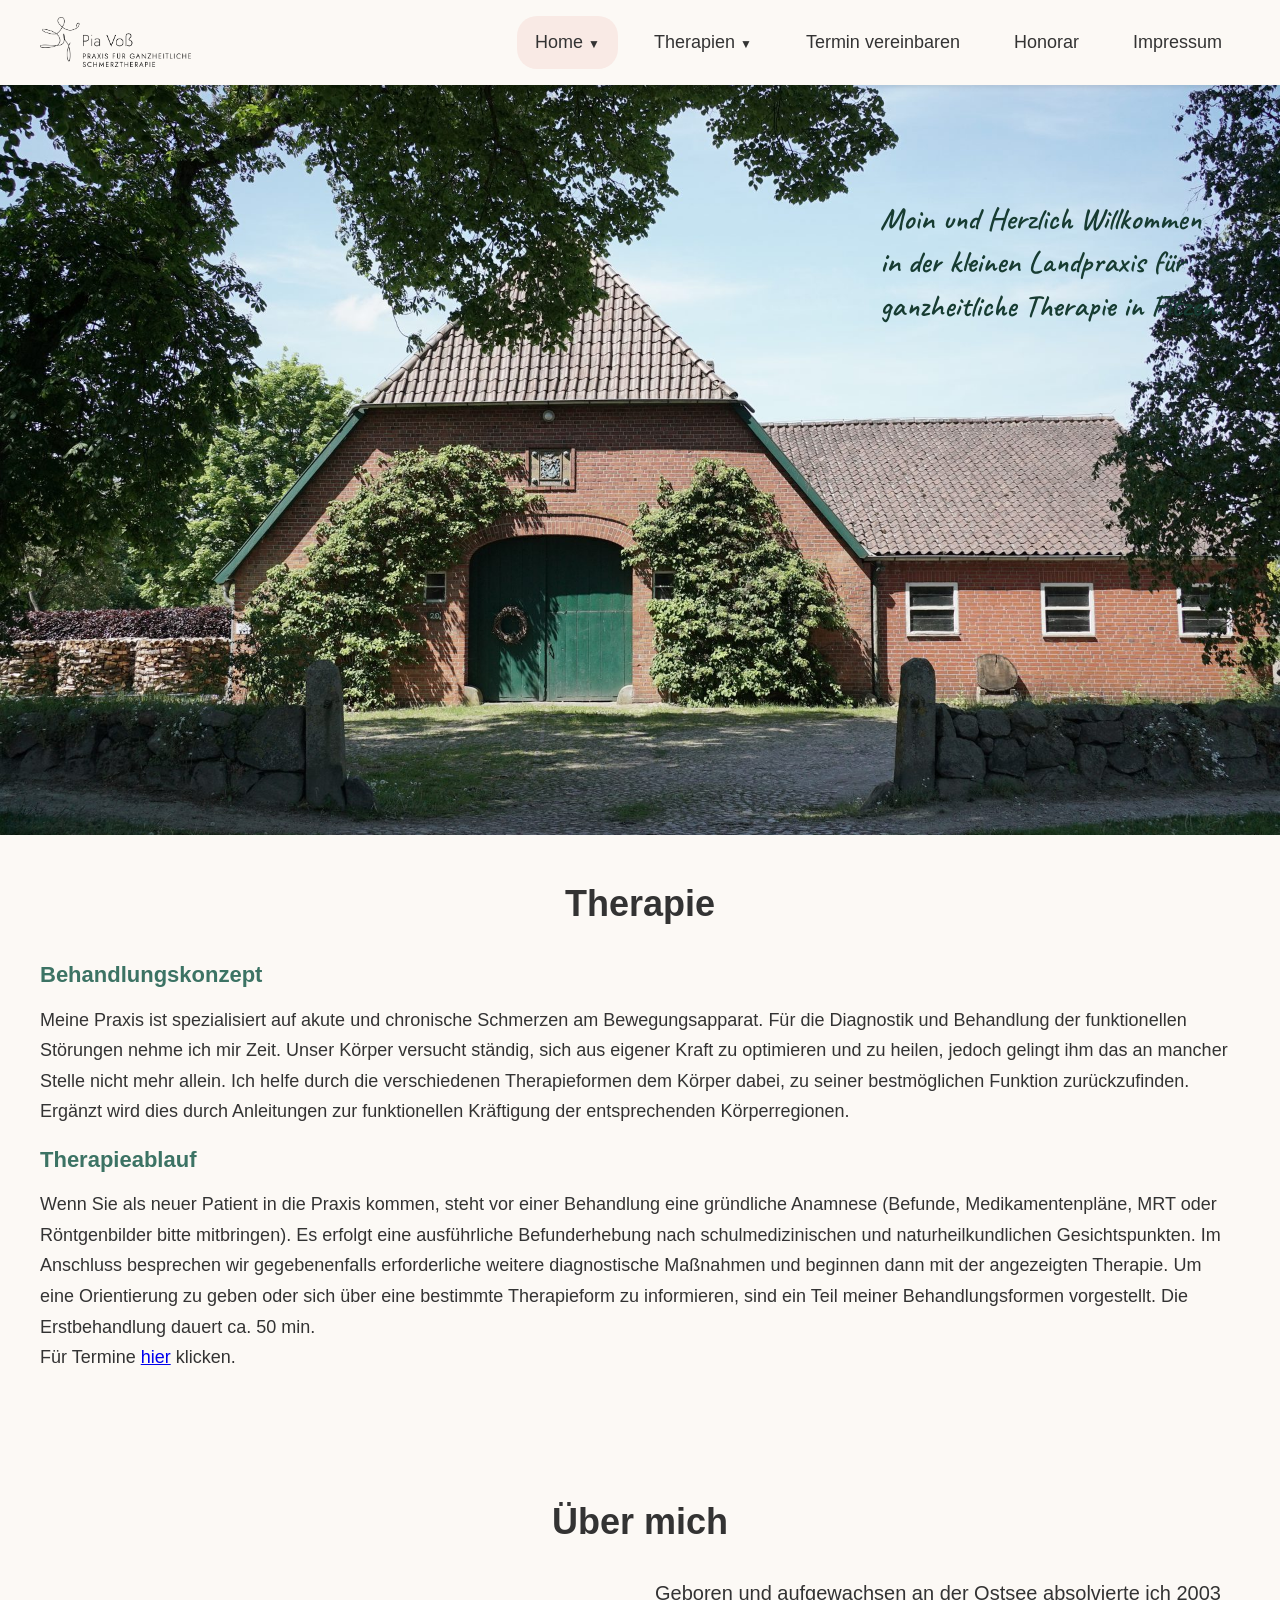
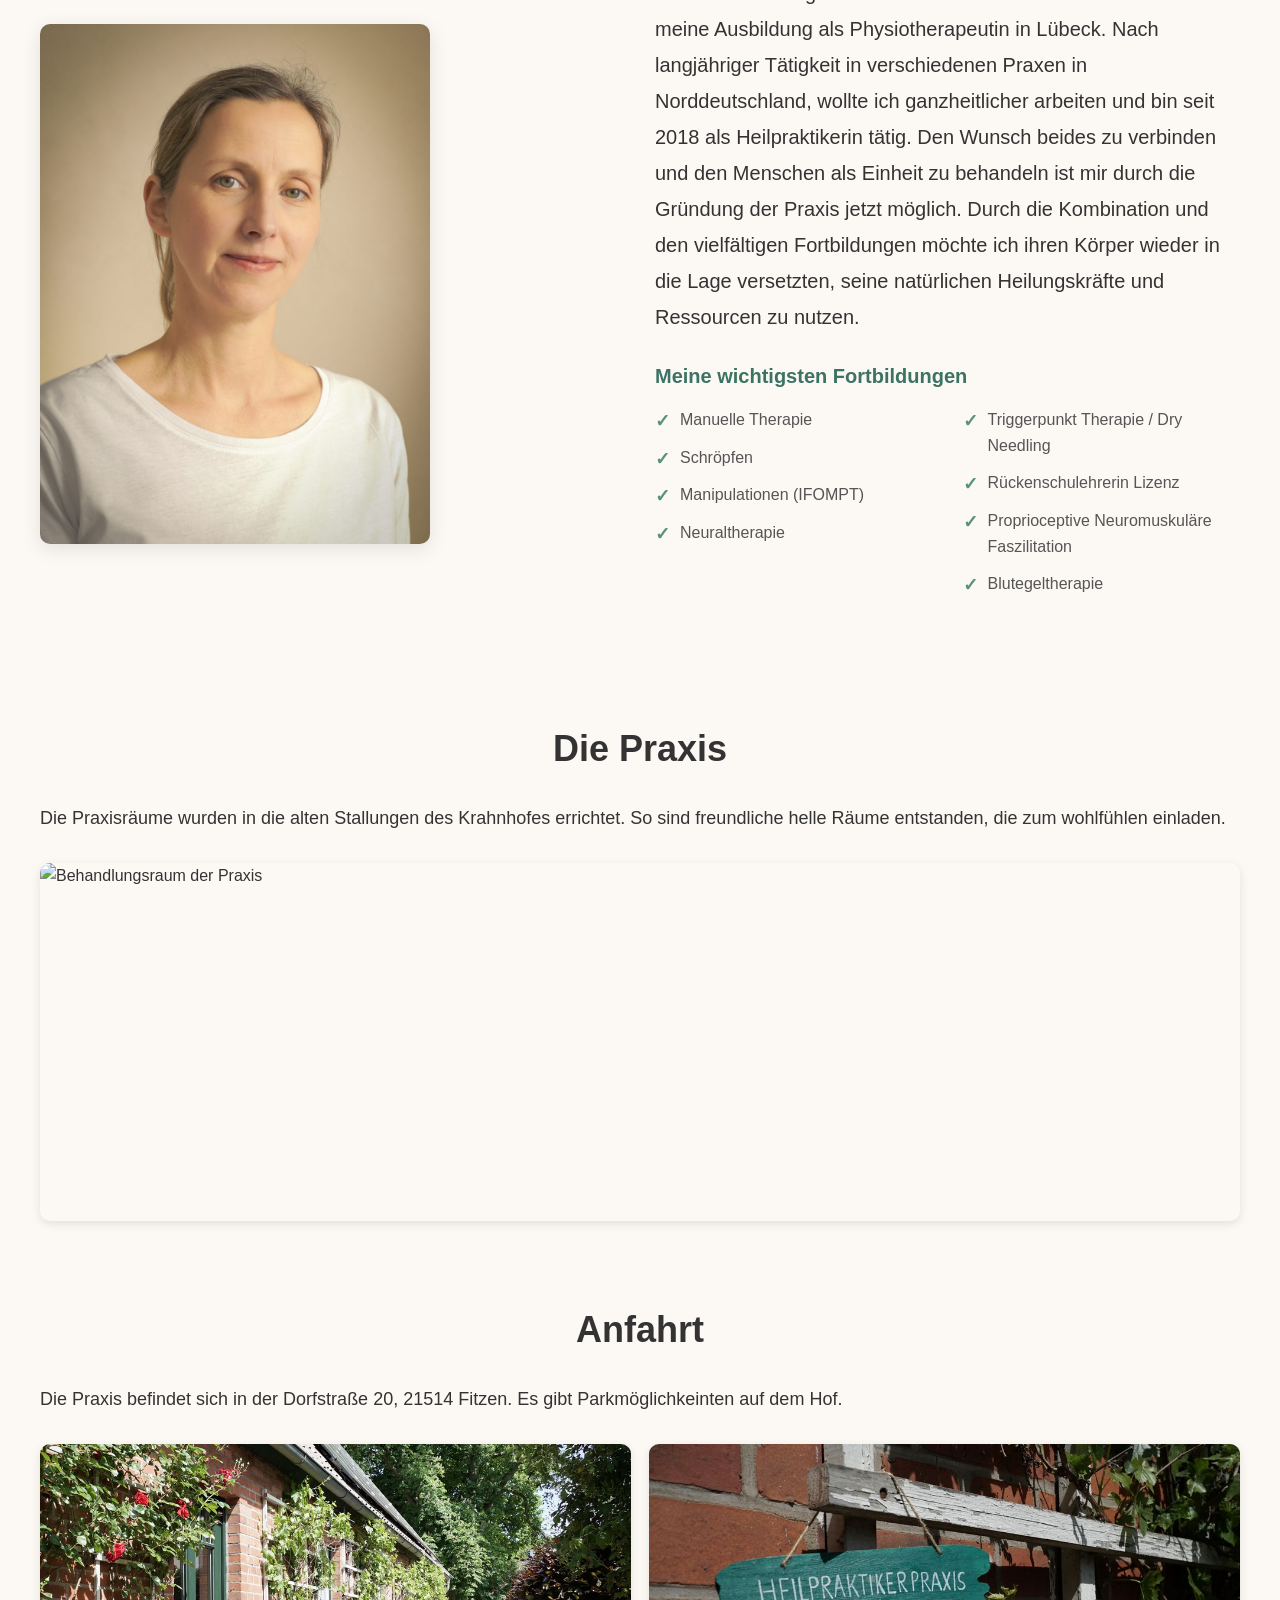
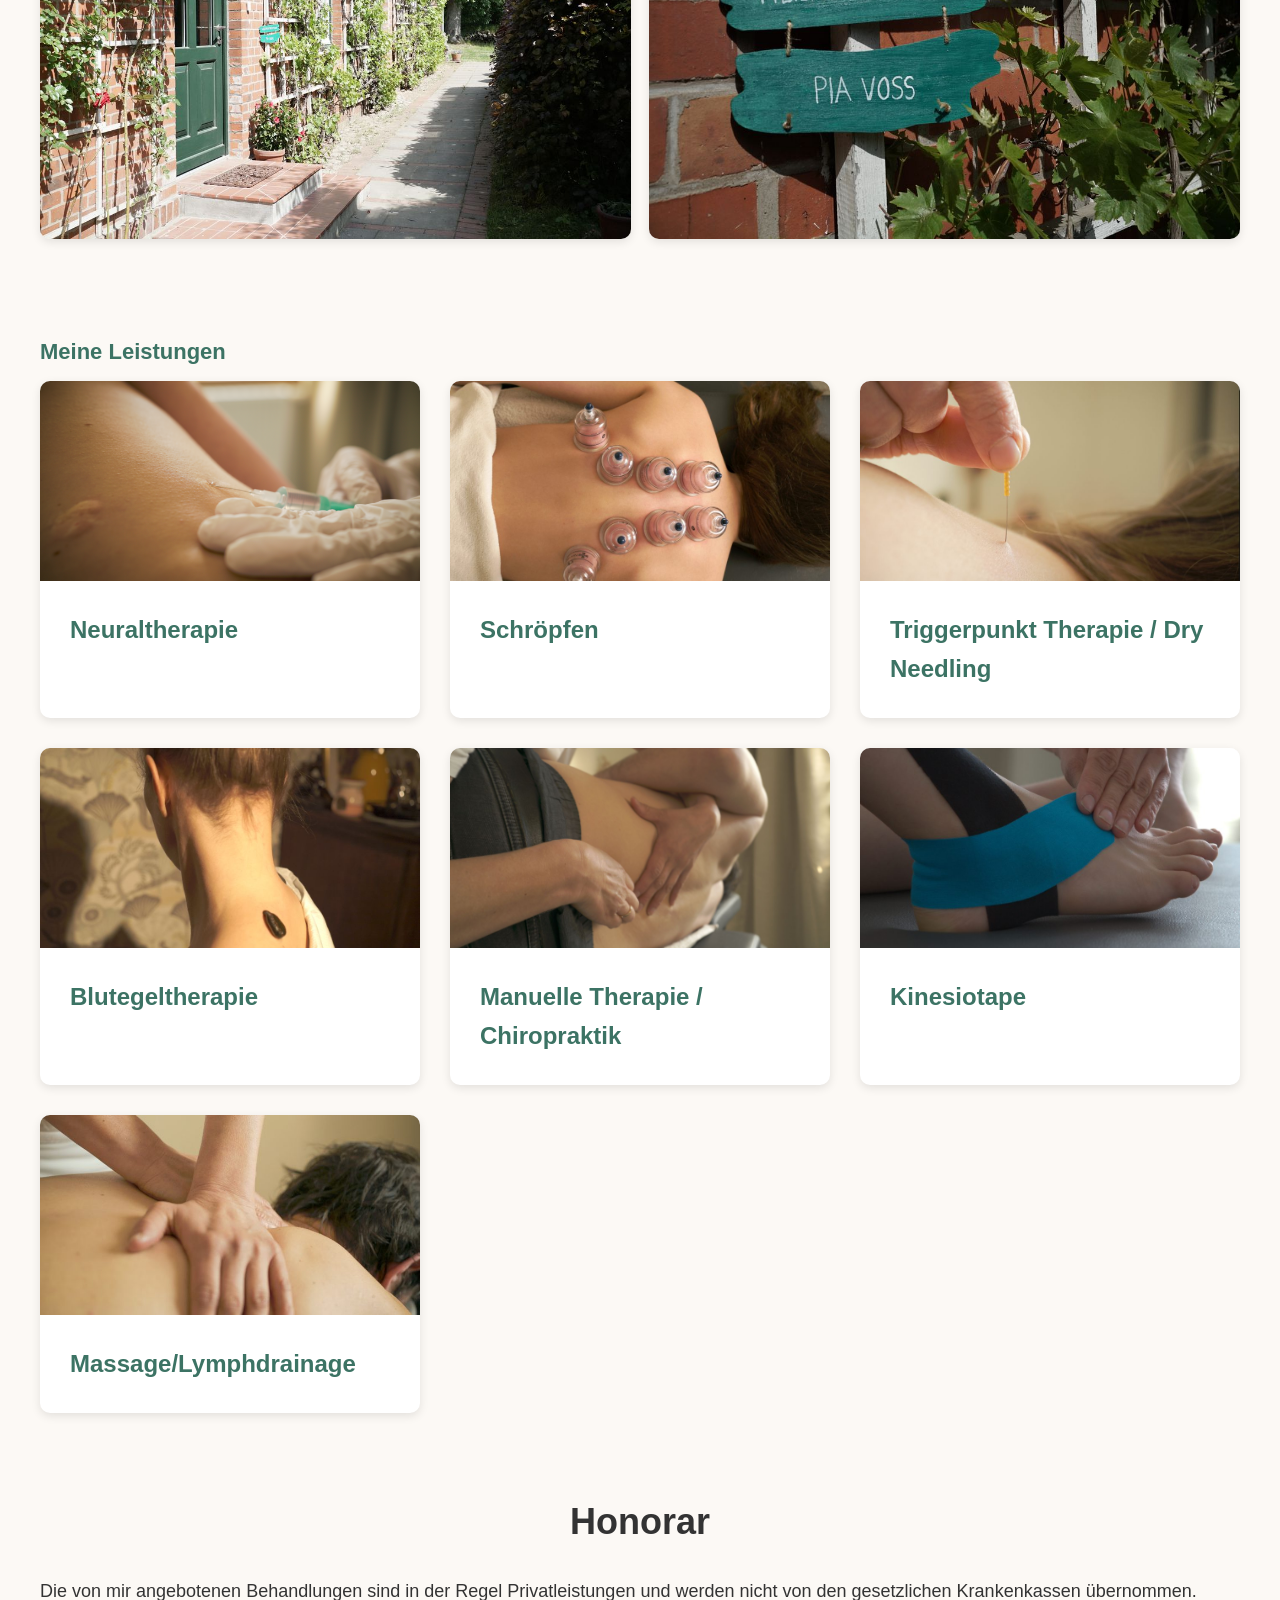
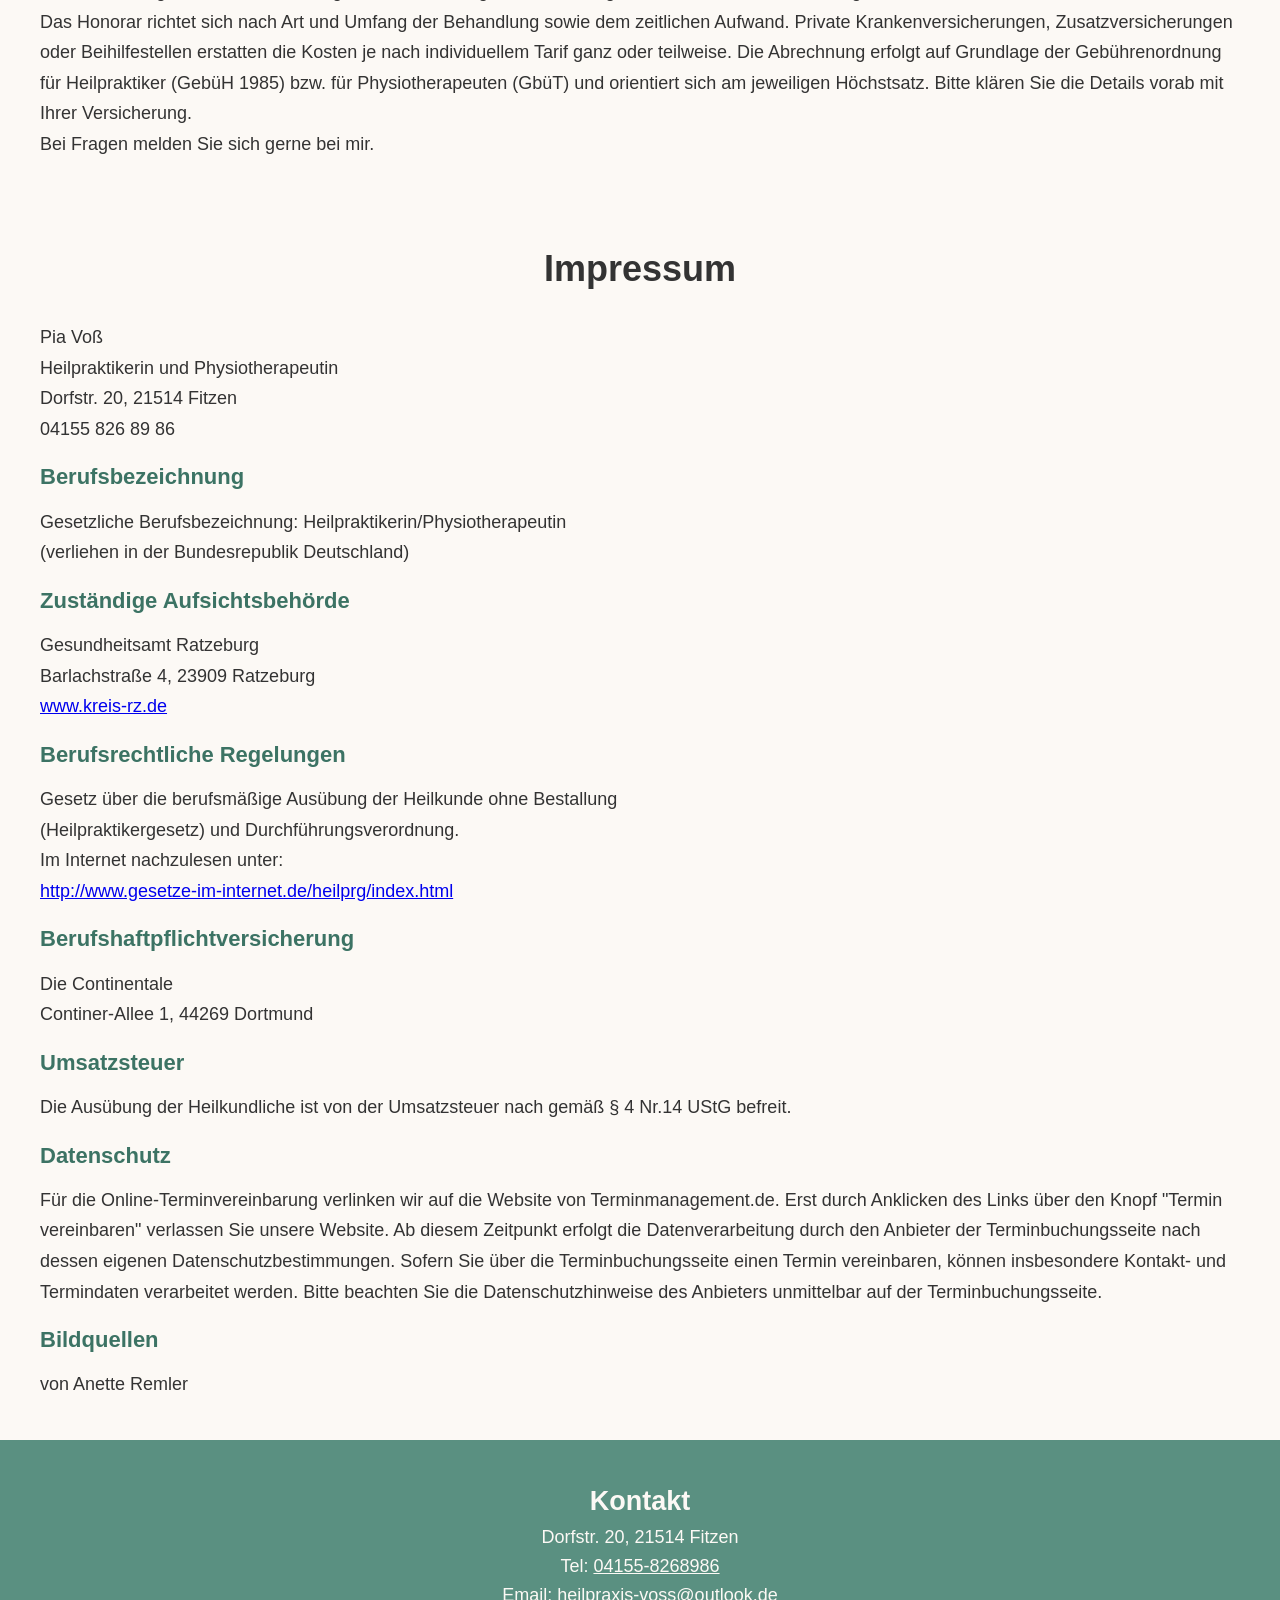
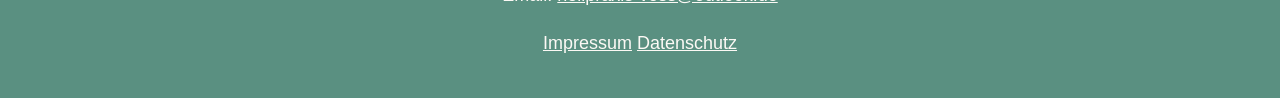
==== commit e4c62ad8: "kelinigkeiten" ====
--- a/index.html
+++ b/index.html
@@ -23,9 +23,9 @@
                     <li class="nav-item dropdown">
                         <a href="#home" class="nav-link active">Home<span class="dropdown-arrow">▼</span></a>
                         <div class="dropdown-content">
+                            <a href="#therapie">Therapie</a>
                             <a href="#ueber-mich">Über mich</a>
                             <a href="#die-praxis">Die Praxis</a>
-                            <a href="#therapie">Therapie</a>
                             <a href="#honorar">Honorar</a>
                             <a href="#contact">Kontakt</a>
                         </div>
@@ -61,6 +61,20 @@
     <section class="hero" id="home">
         <div class="container">
             <p class="welcome-text">Moin und Herzlich Willkommen<br>in der kleinen Landpraxis für<br>ganzheitliche Therapie in Fitzen.</p>
+        </div>
+    </section>
+
+    <!-- Therapie -->
+    <section class="therapy-section" id="therapie">
+        <div class="container">
+            <h2 class="section-title">Therapie</h2>
+
+            <h3>Behandlungskonzept</h3>
+            <p>Meine Praxis ist spezialisiert auf akute und chronische Schmerzen am Bewegungsapparat. Für die Diagnostik und Behandlung der funktionellen Störungen nehme ich mir Zeit. Unser Körper versucht ständig, sich aus eigener Kraft zu optimieren und zu heilen, jedoch gelingt ihm das an mancher Stelle nicht mehr allein. Ich helfe durch die verschiedenen Therapieformen dem Körper dabei, zu seiner bestmöglichen Funktion zurückzufinden. Ergänzt wird dies durch Anleitungen zur funktionellen Kräftigung der entsprechenden Körperregionen.</p>
+
+            <h3>Therapieablauf</h3>
+            <p>Wenn Sie als neuer Patient in die Praxis kommen, steht vor einer Behandlung eine gründliche Anamnese (Befunde, Medikamentenpläne, MRT oder Röntgenbilder bitte mitbringen). Es erfolgt eine ausführliche Befunderhebung nach schulmedizinischen und naturheilkundlichen Gesichtspunkten. Im Anschluss besprechen wir gegebenenfalls erforderliche weitere diagnostische Maßnahmen und beginnen dann mit der angezeigten Therapie. Um eine Orientierung zu geben oder sich über eine bestimmte Therapieform zu informieren, sind ein Teil meiner Behandlungsformen vorgestellt. Die Erstbehandlung dauert ca. 50 min.</p>
+            <p>Für Termine <a href="https://www.terminmanagement.de/termin-buchen/heilpraxis/fitzen/pia-voss-65907">hier</a> klicken.</p>
         </div>
     </section>
 
@@ -97,25 +111,20 @@
             <h2 class="section-title">Die Praxis</h2>
             <p>Die Praxisräume wurden in die alten Stallungen des Krahnhofes errichtet. So sind freundliche helle Räume entstanden, die zum wohlfühlen einladen.</p>
             <div class="practice-gallery">
-                <img class="practice-gallery-main" src="assets/praxisraum-2.JPG" alt="Behandlungsraum der Praxis" loading="lazy" decoding="async">
+                <img class="practice-gallery-main" src="assets/Praxisraum-2.jpg" alt="Behandlungsraum der Praxis" loading="lazy" decoding="async">
+            </div>
+        </div>
+    </section>
+
+    <!-- Anfahrt -->
+    <section class="therapy-section" id="anfahrt">
+        <div class="container">
+            <h2 class="section-title">Anfahrt</h2>
+            <p>Die Praxis befindet sich in der Dorfstraße 20, 21514 Fitzen. Es gibt Parkmöglichkeinten auf dem Hof.</p>
+            <div class="arrival-gallery">
                 <img src="assets/eingangsbereich.jpg" alt="Eingangsbereich der Praxis" loading="lazy" decoding="async">
                 <img src="assets/namensschild.jpg" alt="Namensschild der Praxis" loading="lazy" decoding="async">
             </div>
-            <h3>Parken</h3>
-            <p>Es gibt Parkmöglichkeinten auf dem Hof.</p>
-        </div>
-    </section>
-
-    <!-- Therapie -->
-    <section class="therapy-section" id="therapie">
-        <div class="container">
-            <h2 class="section-title">Therapie</h2>
-
-            <h3>Behandlungskonzept</h3>
-            <p>Meine Praxis ist spezialisiert auf akute und chronische Schmerzen am Bewegungsapparat. Für die Diagnostik und Behandlung der funktionellen Störungen nehme ich mir Zeit. Unser Körper versucht ständig, sich aus eigener Kraft zu optimieren und zu heilen, jedoch gelingt ihm das an mancher Stelle nicht mehr allein. Ich helfe durch die verschiedenen Therapieformen dem Körper dabei, zu seiner bestmöglichen Funktion zurückzufinden. Ergänzt wird dies durch Anleitungen zur funktionellen Kräftigung der entsprechenden Körperregionen.</p>
-
-            <h3>Therapieablauf</h3>
-            <p>Wenn Sie als neuer Patient in die Praxis kommen, steht vor einer Behandlung eine gründliche Anamnese (Befunde, Medikamentenpläne, MRT oder Röntgenbilder bitte mitbringen). Es erfolgt eine ausführliche Befunderhebung nach schulmedizinischen und naturheilkundlichen Gesichtspunkten. Im Anschluss besprechen wir gegebenenfalls erforderliche weitere diagnostische Maßnahmen und beginnen dann mit der angezeigten Therapie. Um eine Orientierung zu geben oder sich über eine bestimmte Therapieform zu informieren, sind ein Teil meiner Behandlungsformen vorgestellt. Die Erstbehandlung dauert ca. 50 min.</p>
         </div>
     </section>
 
--- a/styles.css
+++ b/styles.css
@@ -324,7 +324,23 @@
 }
 
 .practice-gallery-main {
+    grid-column: span 2;
     grid-row: span 2;
+}
+
+.arrival-gallery {
+    display: grid;
+    grid-template-columns: repeat(2, 1fr);
+    gap: 18px;
+    margin-top: 30px;
+}
+
+.arrival-gallery img {
+    width: 100%;
+    min-height: 220px;
+    object-fit: cover;
+    border-radius: 10px;
+    box-shadow: 0 3px 10px rgba(0, 0, 0, 0.1);
 }
 
 /* Make 'Meine Leistungen' match the 'Therapieablauf' heading style */
@@ -568,8 +584,13 @@
     }
 
     .practice-gallery-main {
+        grid-column: auto;
         grid-row: auto;
         min-height: 300px;
+    }
+
+    .arrival-gallery {
+        grid-template-columns: 1fr;
     }
 
     .qualifications {
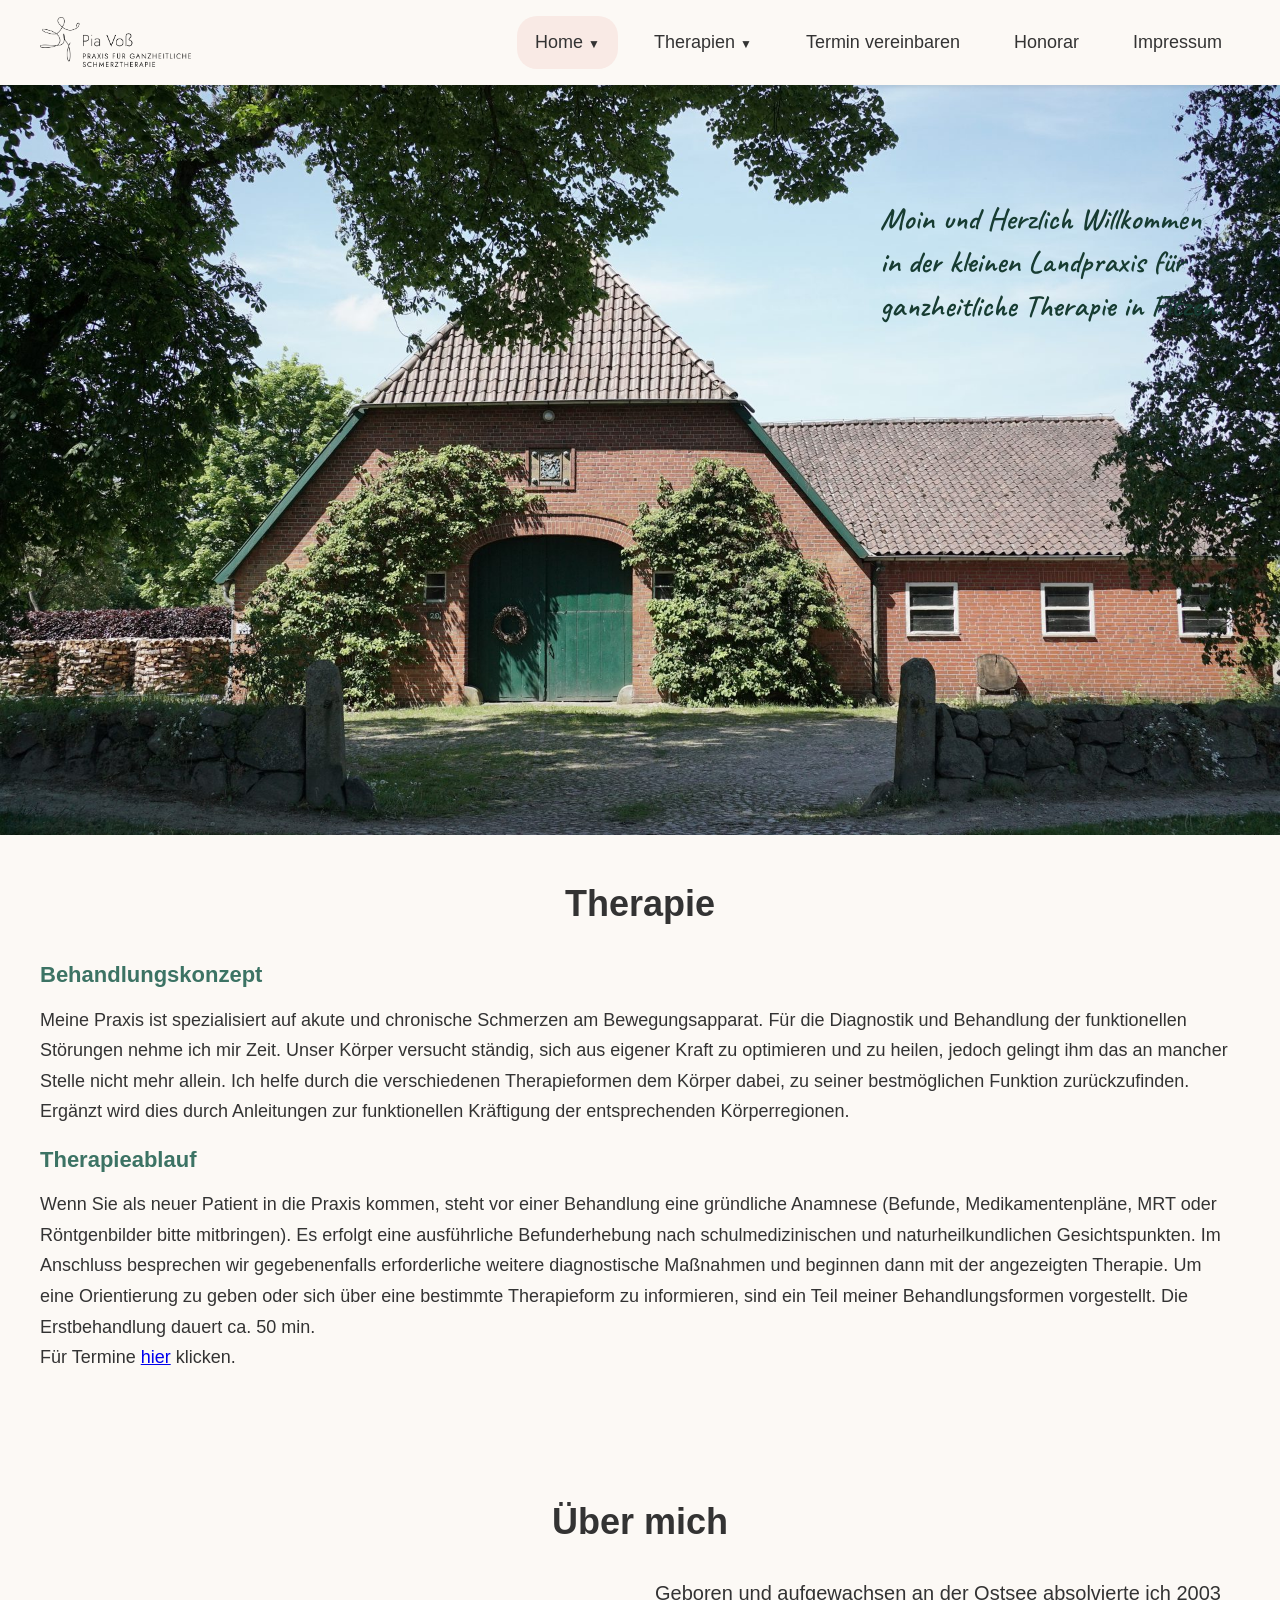
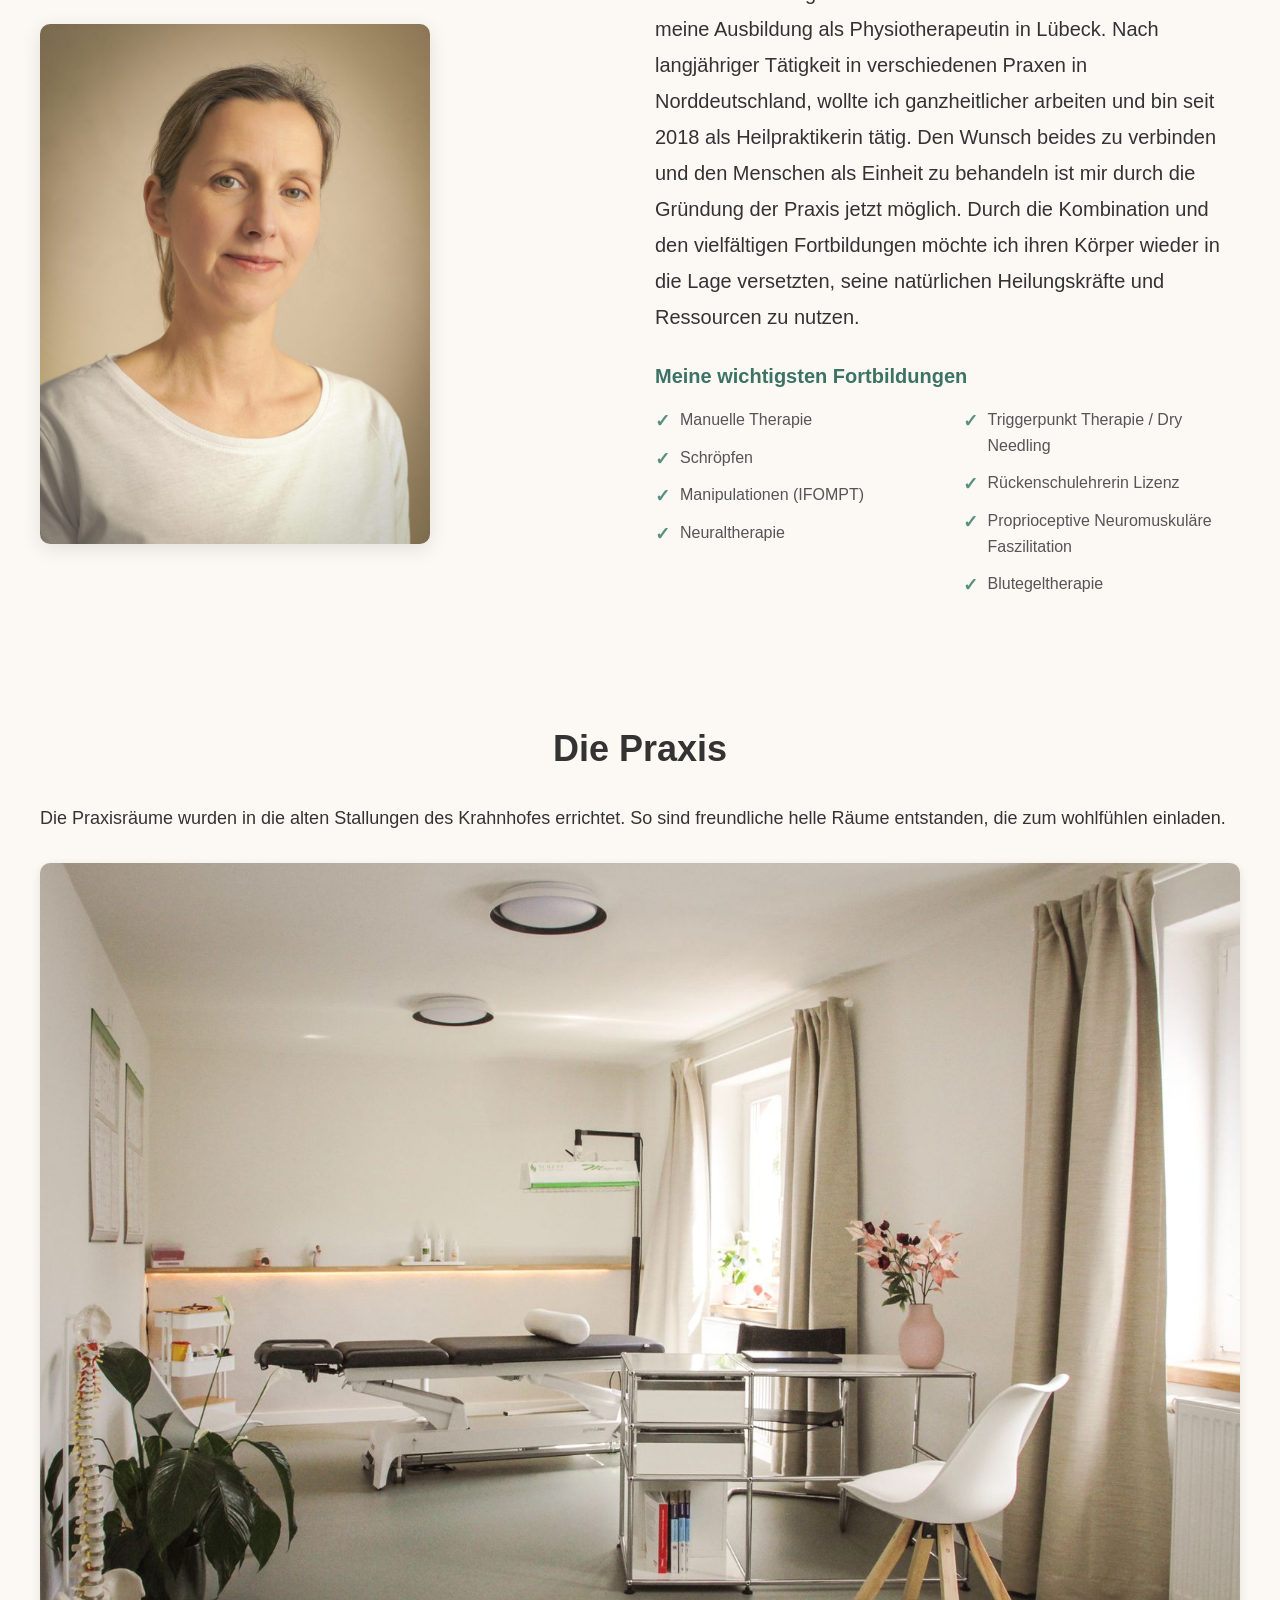
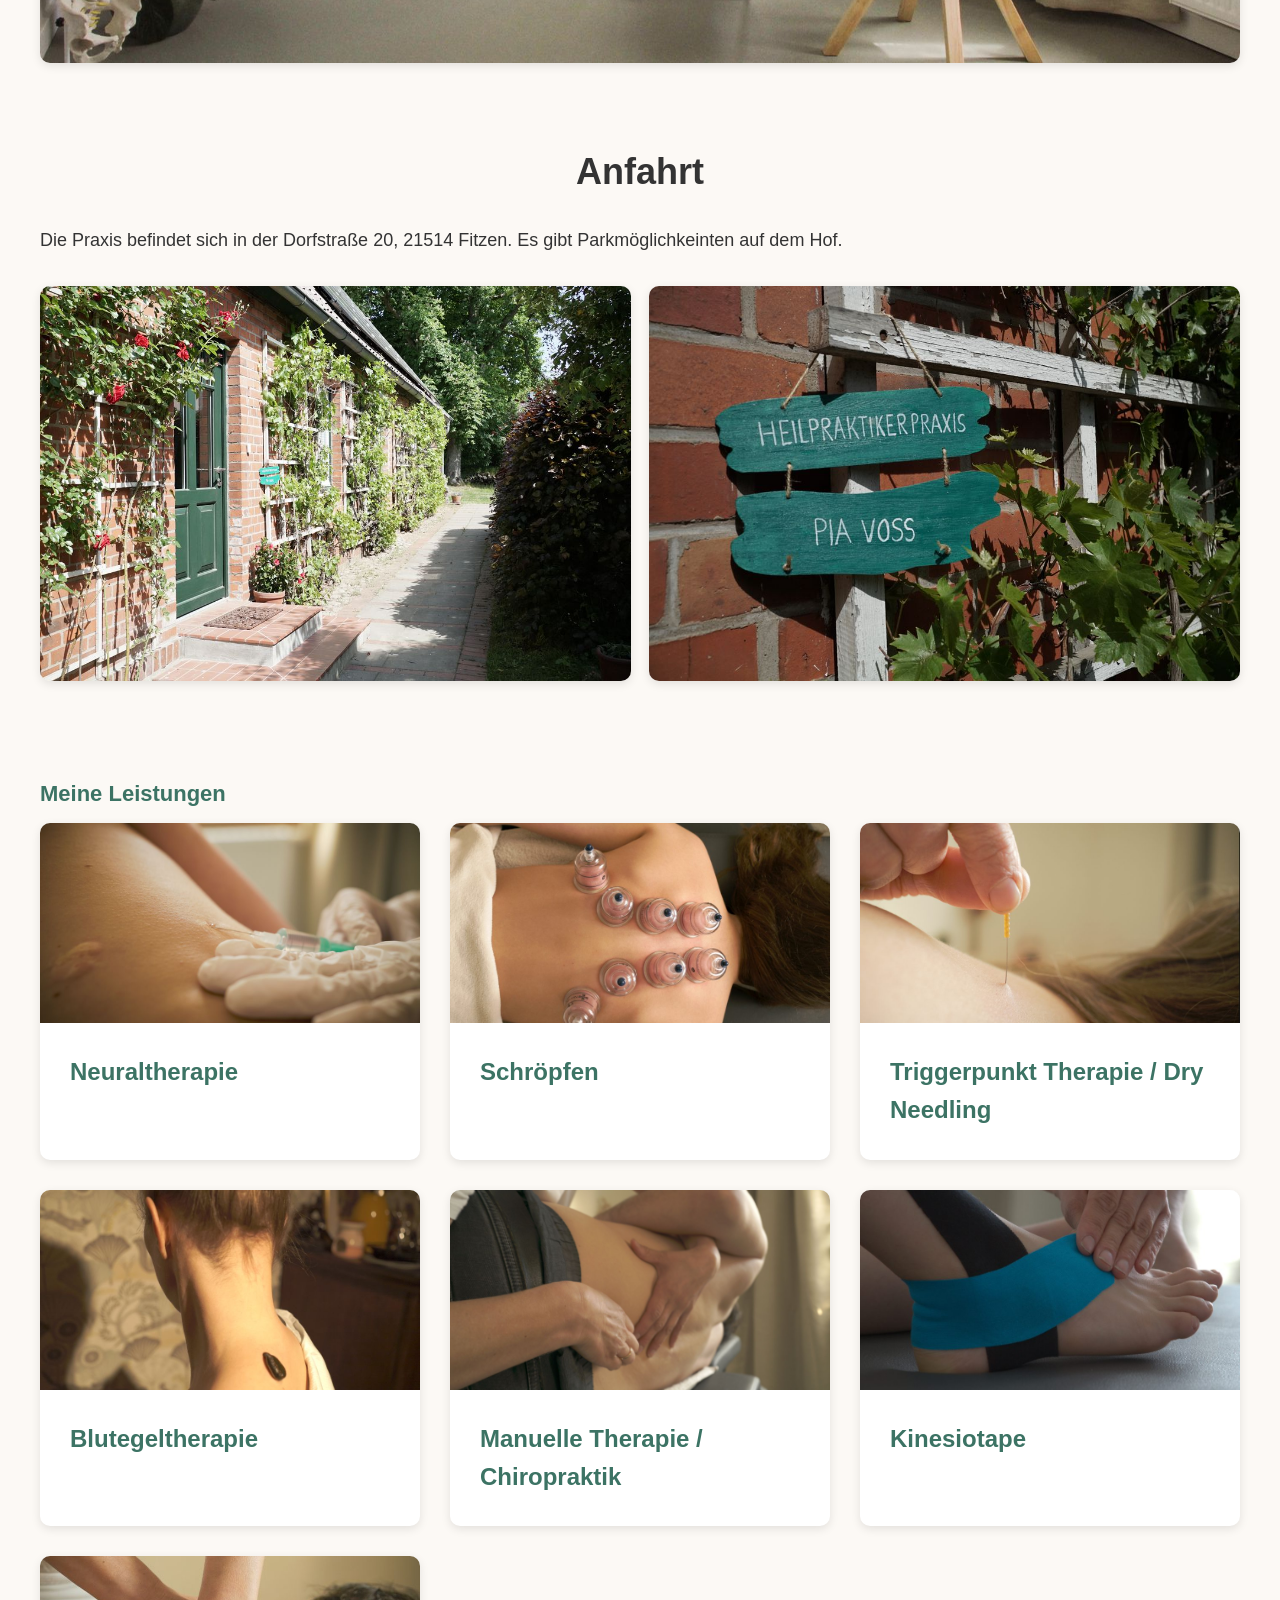
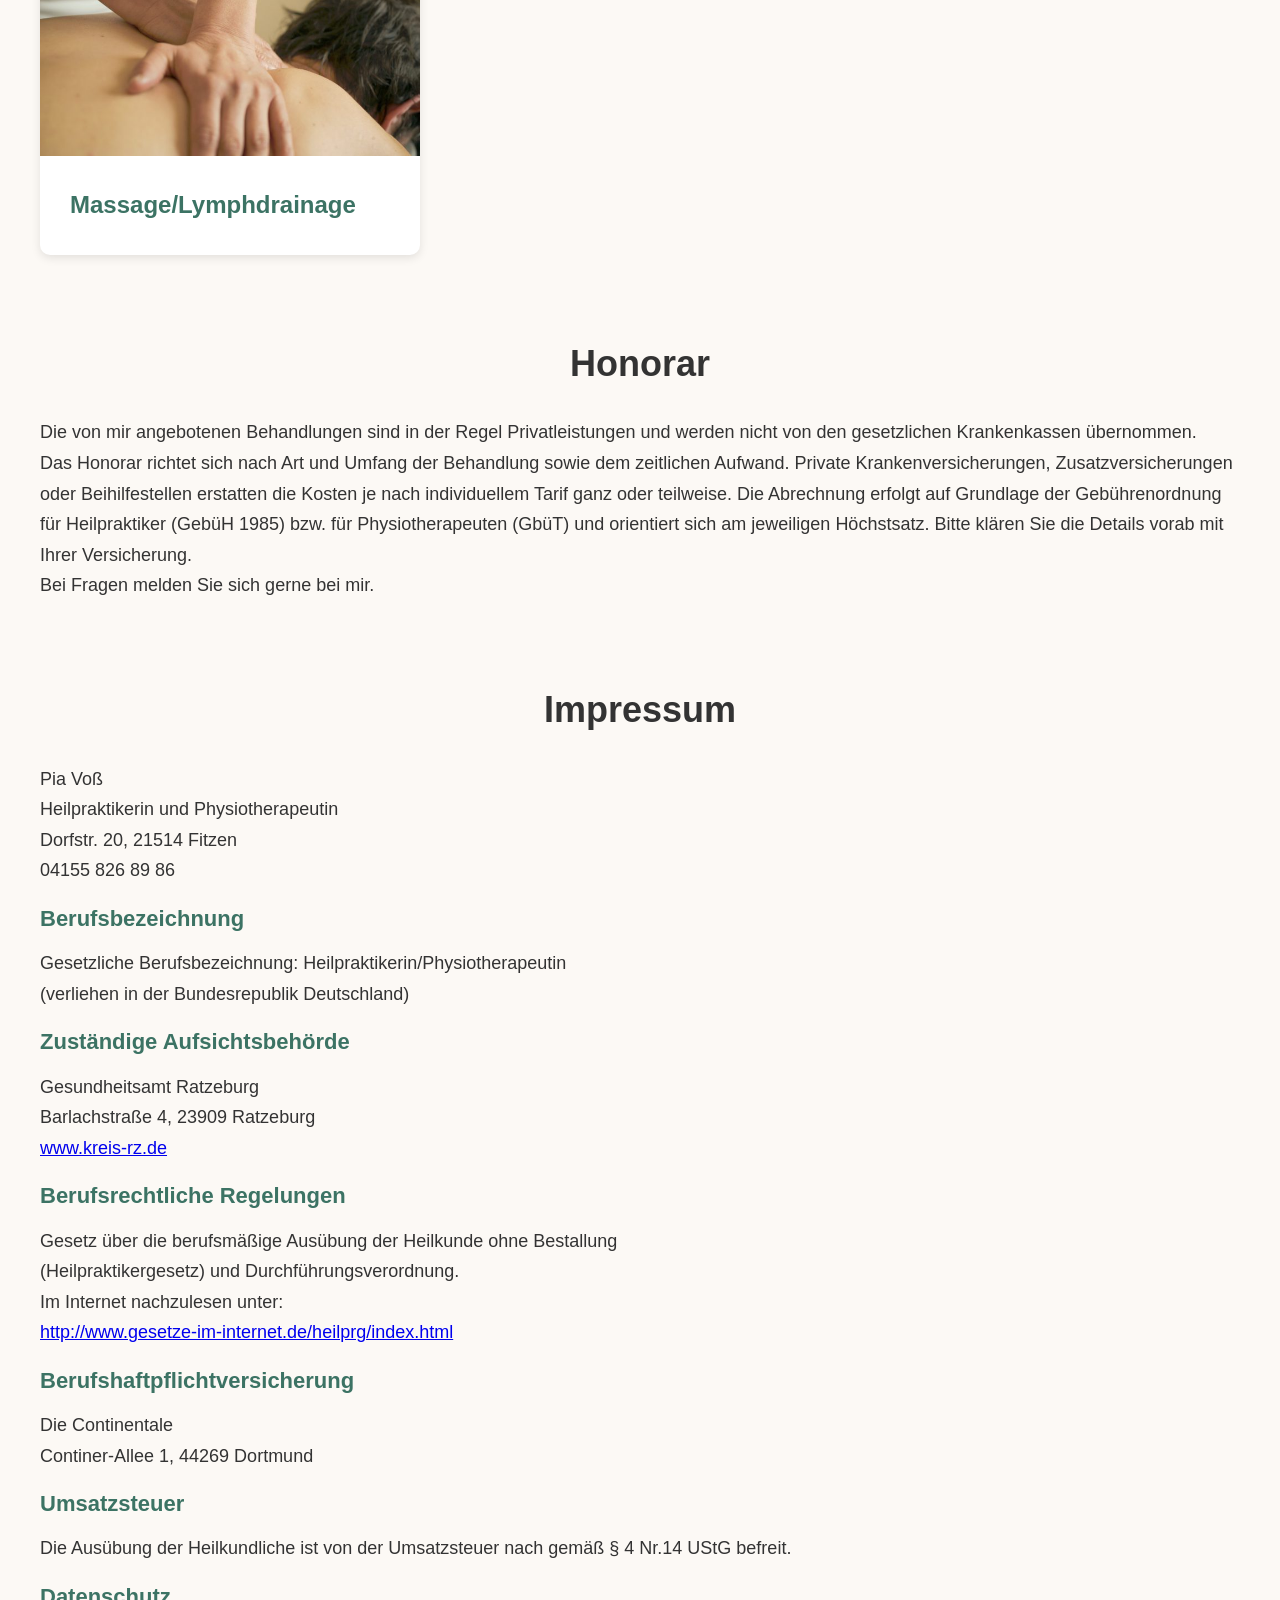
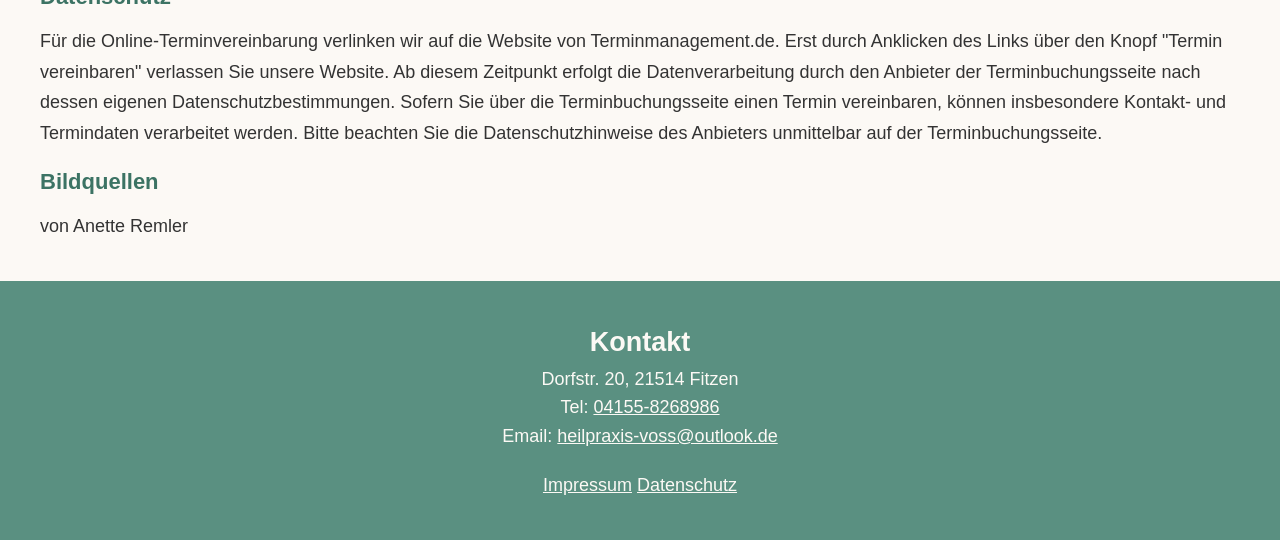
==== commit a65e011a: "compress" ====
--- a/index.html
+++ b/index.html
@@ -111,7 +111,7 @@
             <h2 class="section-title">Die Praxis</h2>
             <p>Die Praxisräume wurden in die alten Stallungen des Krahnhofes errichtet. So sind freundliche helle Räume entstanden, die zum wohlfühlen einladen.</p>
             <div class="practice-gallery">
-                <img class="practice-gallery-main" src="assets/Praxisraum-2.jpg" alt="Behandlungsraum der Praxis" loading="lazy" decoding="async">
+                <img class="practice-gallery-main" src="assets/praxisraum-2-web.jpg" alt="Behandlungsraum der Praxis" loading="lazy" decoding="async">
             </div>
         </div>
     </section>
@@ -134,7 +134,7 @@
             <h2 class="section-title">Meine Leistungen</h2>
             <div class="services-grid">
                 <a href="neuraltherapie.html" class="service-card">
-                    <img src="assets/neuraltherapie.jpg" alt="Neuraltherapie" loading="lazy" decoding="async">
+                    <img src="assets/neuraltherapie-web.jpg" alt="Neuraltherapie" loading="lazy" decoding="async">
                     <div class="service-card-content">
                         <h3>Neuraltherapie</h3>
                     </div>
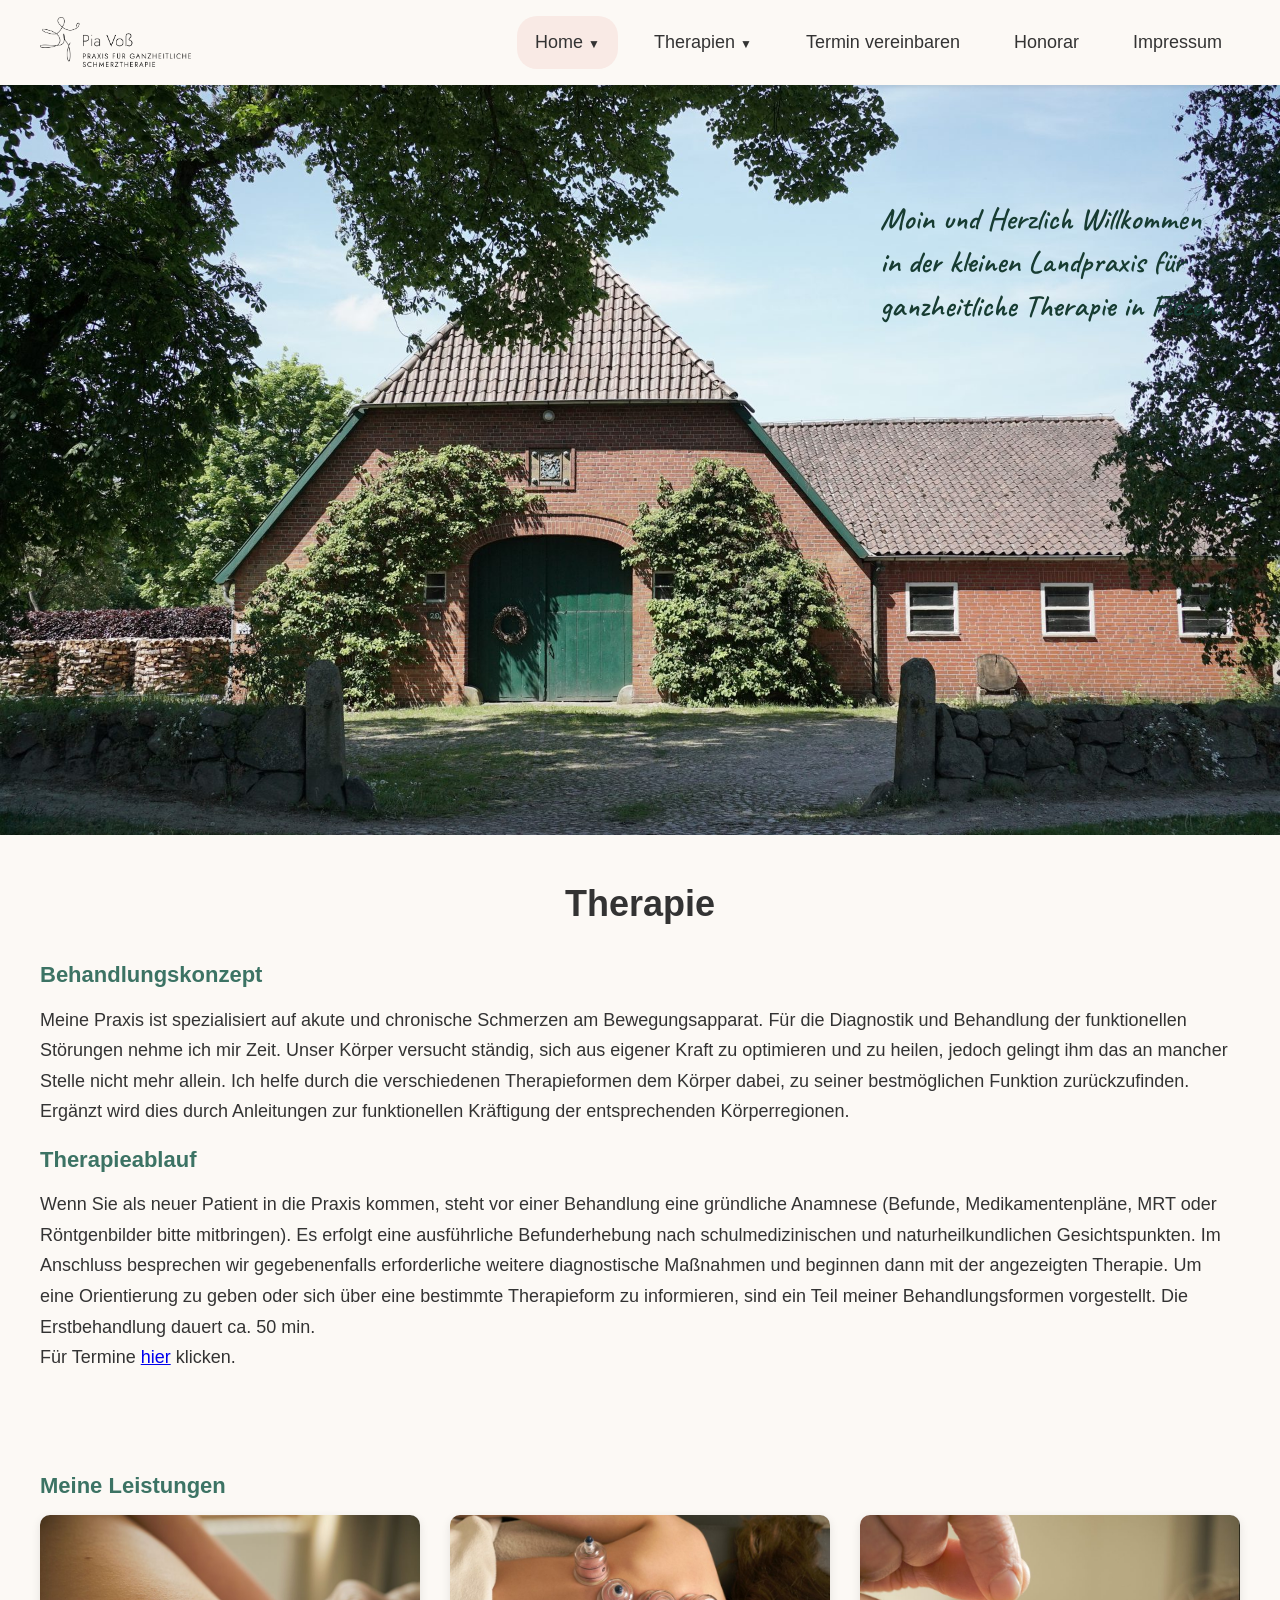
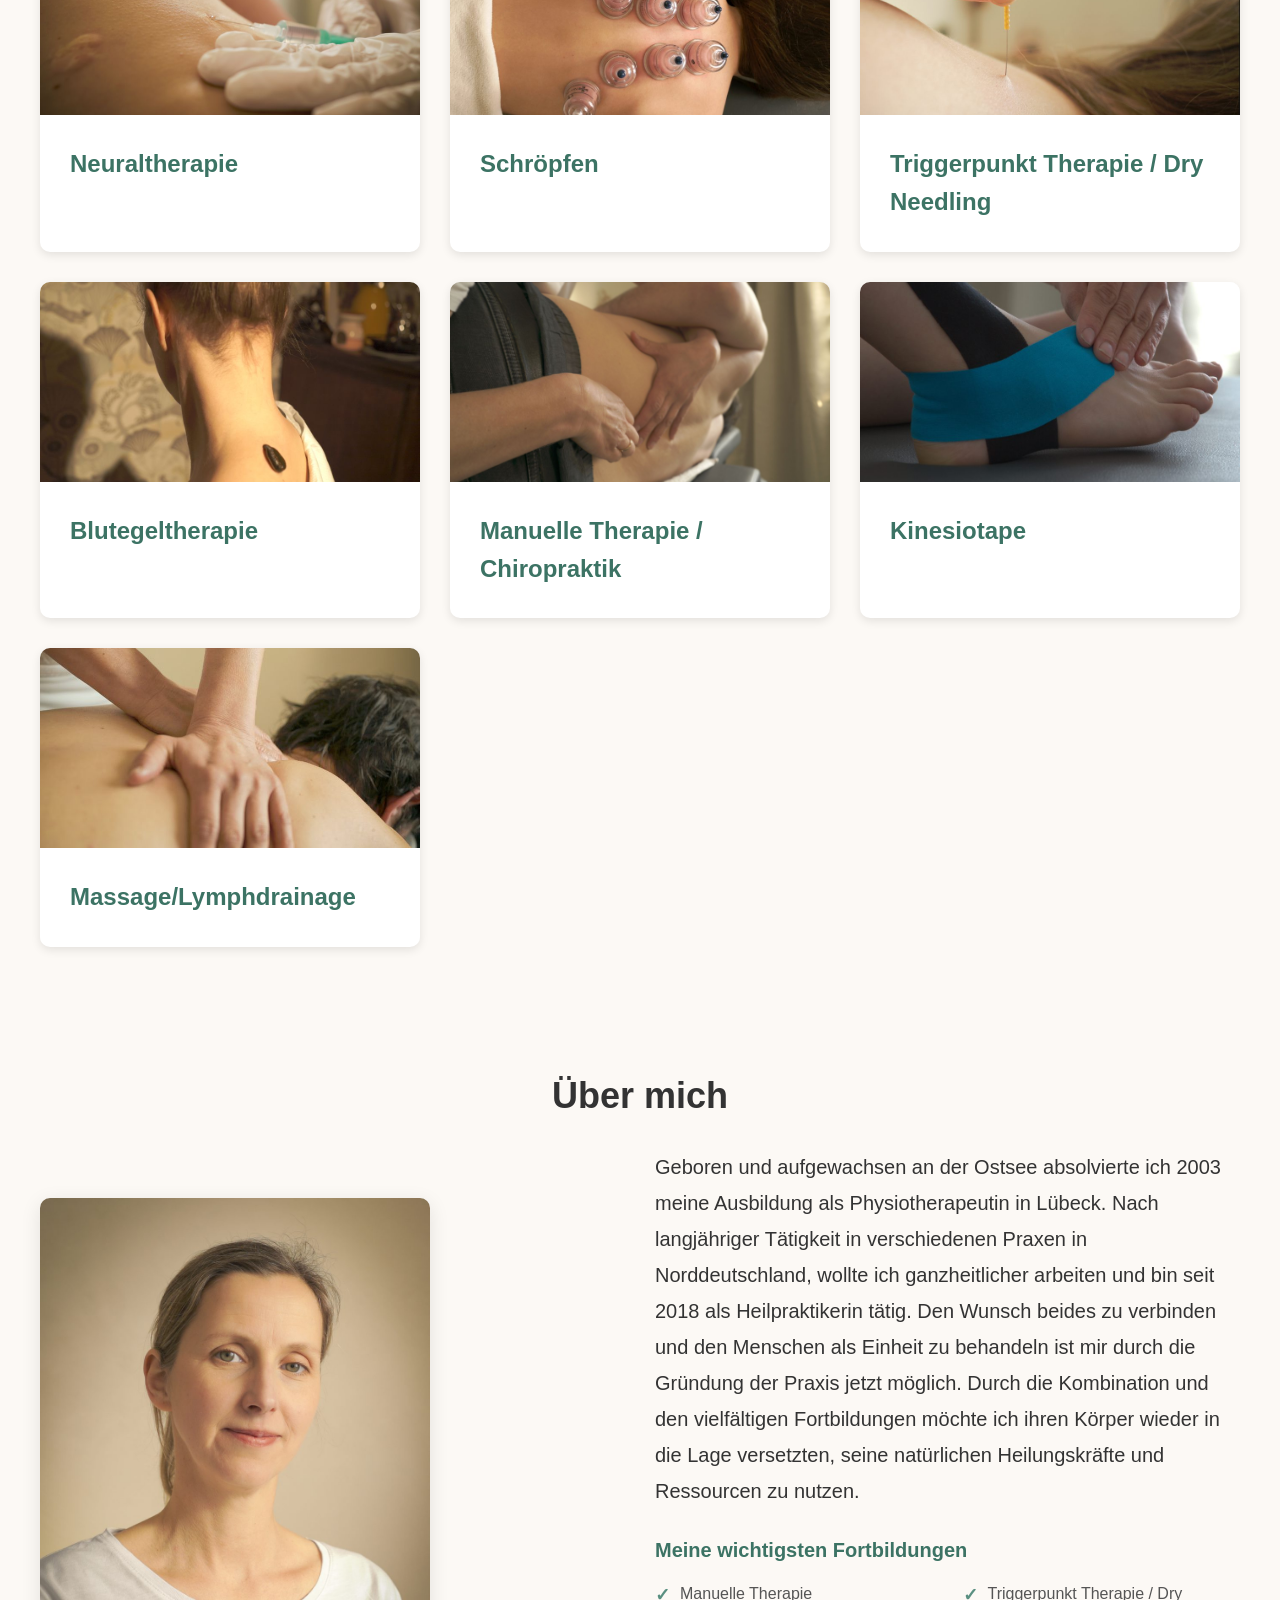
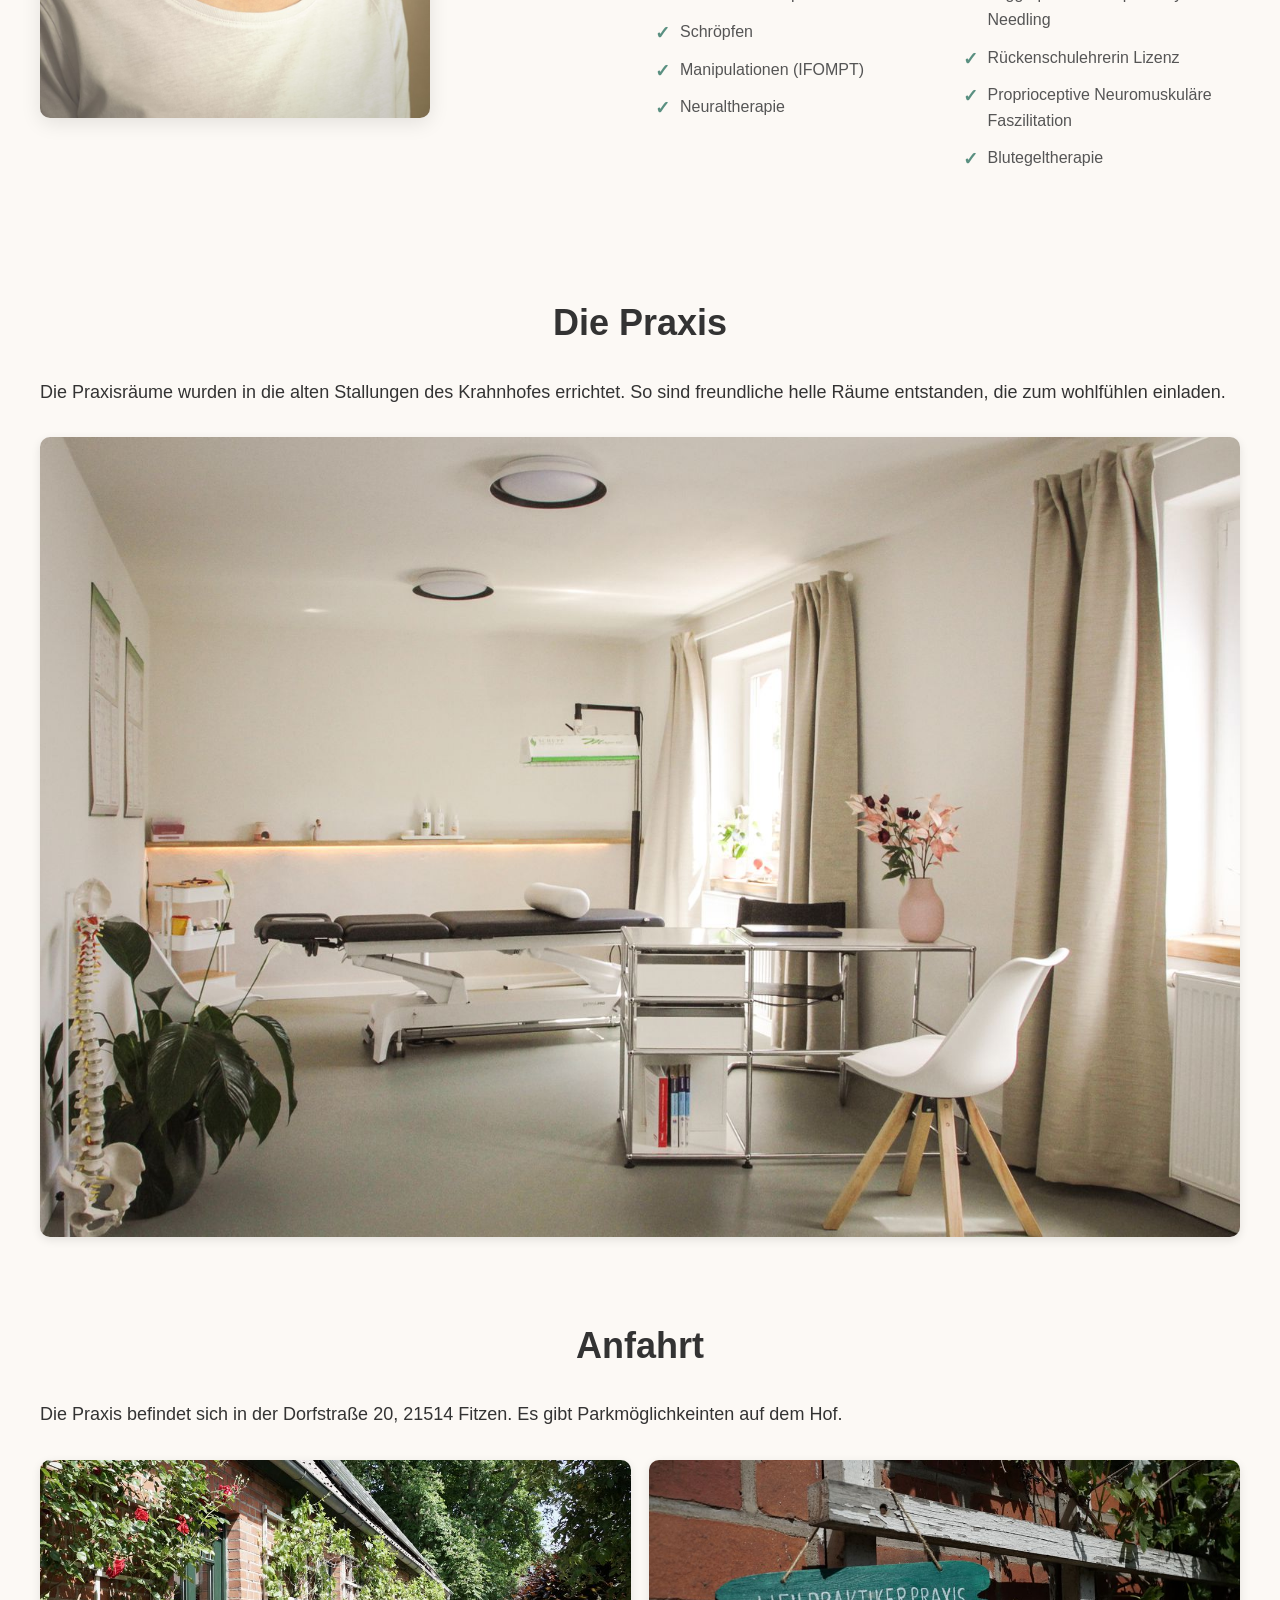
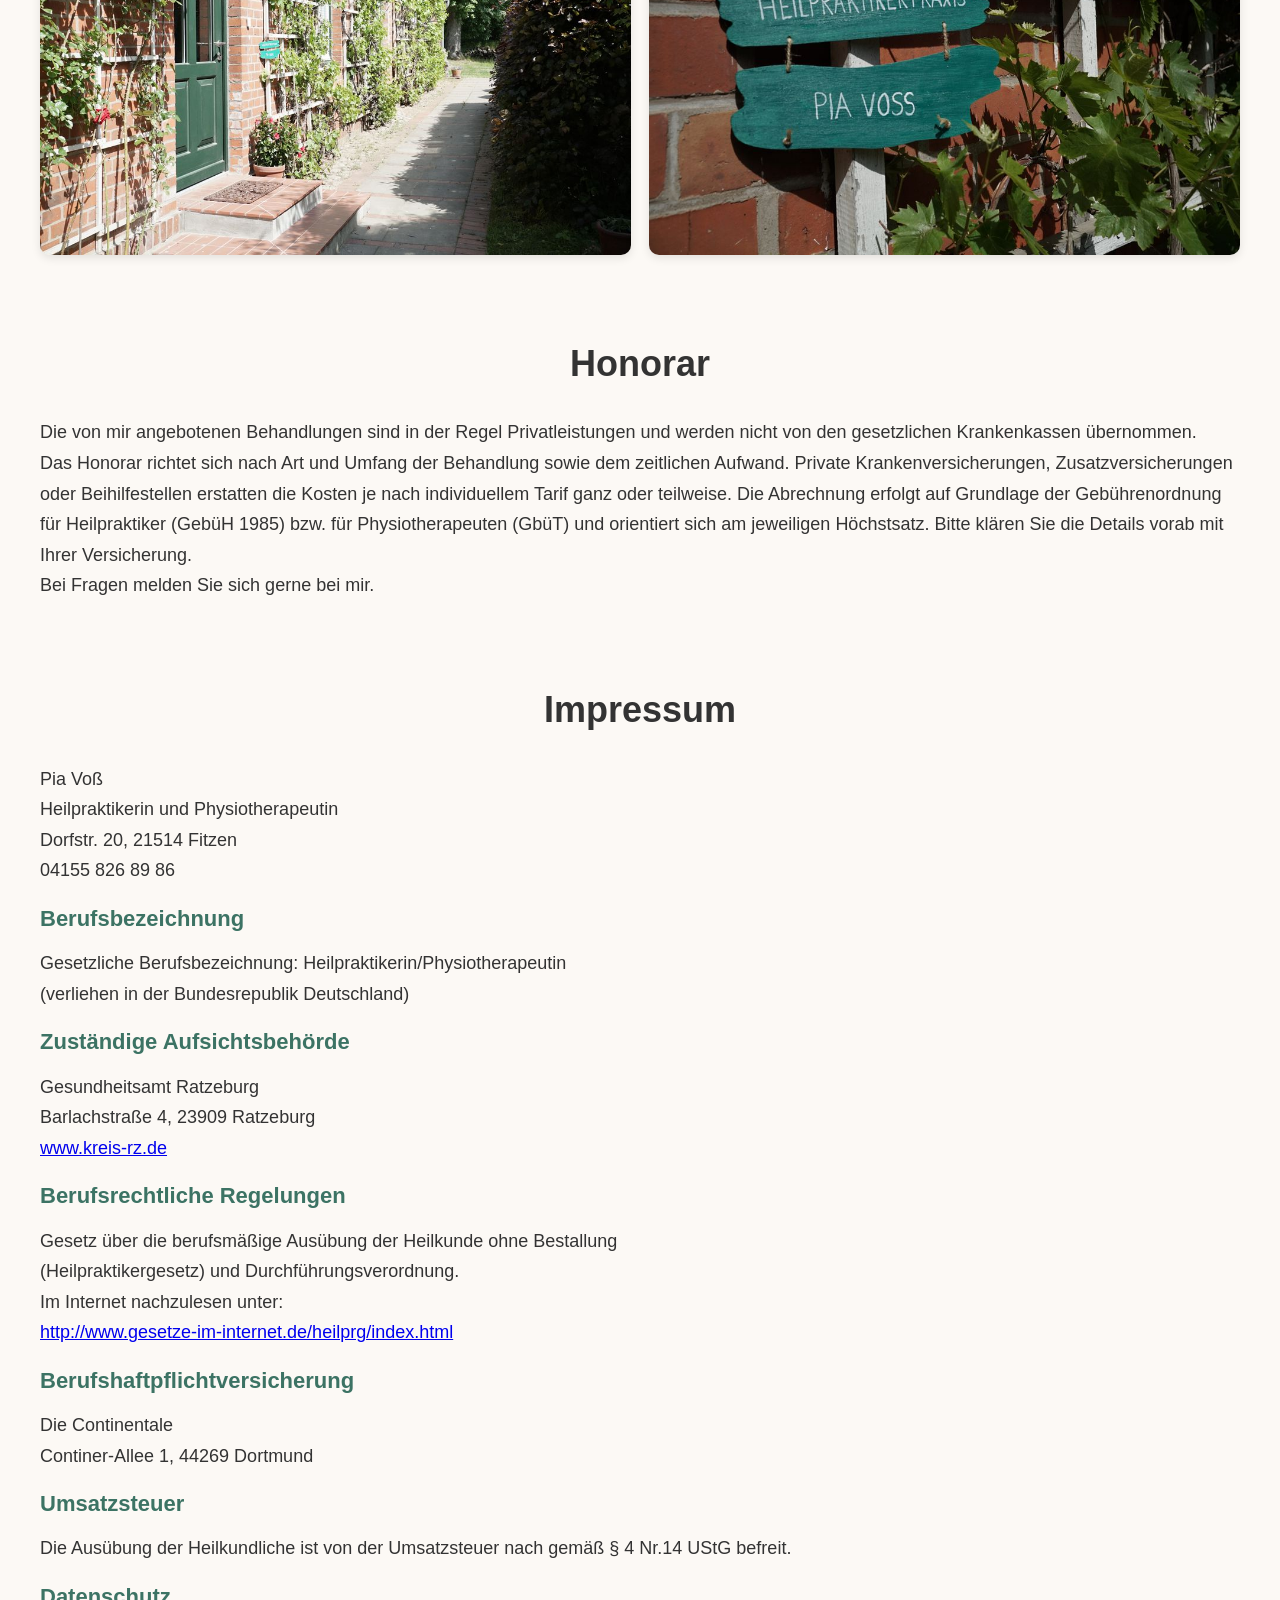
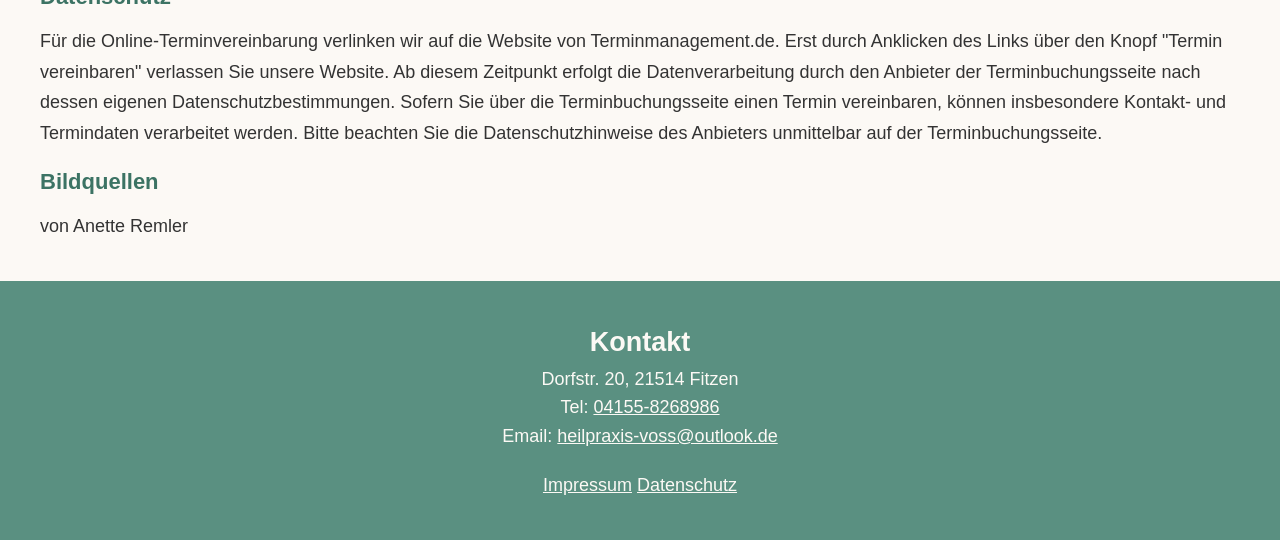
==== commit 4d1ba5f0: "move section" ====
--- a/index.html
+++ b/index.html
@@ -75,6 +75,43 @@
             <h3>Therapieablauf</h3>
             <p>Wenn Sie als neuer Patient in die Praxis kommen, steht vor einer Behandlung eine gründliche Anamnese (Befunde, Medikamentenpläne, MRT oder Röntgenbilder bitte mitbringen). Es erfolgt eine ausführliche Befunderhebung nach schulmedizinischen und naturheilkundlichen Gesichtspunkten. Im Anschluss besprechen wir gegebenenfalls erforderliche weitere diagnostische Maßnahmen und beginnen dann mit der angezeigten Therapie. Um eine Orientierung zu geben oder sich über eine bestimmte Therapieform zu informieren, sind ein Teil meiner Behandlungsformen vorgestellt. Die Erstbehandlung dauert ca. 50 min.</p>
             <p>Für Termine <a href="https://www.terminmanagement.de/termin-buchen/heilpraxis/fitzen/pia-voss-65907">hier</a> klicken.</p>
+        </div>
+    </section>
+
+    <!-- Leistungen -->
+    <section class="services" id="leistungen">
+        <div class="container">
+            <h2 class="section-title">Meine Leistungen</h2>
+            <div class="services-grid">
+                <a href="neuraltherapie.html" class="service-card">
+                    <img src="assets/neuraltherapie-web.jpg" alt="Neuraltherapie" loading="lazy" decoding="async">
+                    <div class="service-card-content"><h3>Neuraltherapie</h3></div>
+                </a>
+                <a href="schroepfen.html" class="service-card">
+                    <img src="assets/schroepfen.jpg" alt="Schroepfen" loading="lazy" decoding="async">
+                    <div class="service-card-content"><h3>Schröpfen</h3></div>
+                </a>
+                <a href="triggerpunktherapie.html" class="service-card">
+                    <img src="assets/dry-needling.jpg" alt="Triggerpunkt Therapie / Dry Needling" loading="lazy" decoding="async">
+                    <div class="service-card-content"><h3>Triggerpunkt Therapie / Dry Needling</h3></div>
+                </a>
+                <a href="blutegeltherapie.html" class="service-card">
+                    <img src="assets/blutegel.jpg" alt="Blutegeltherapie" loading="lazy" decoding="async">
+                    <div class="service-card-content"><h3>Blutegeltherapie</h3></div>
+                </a>
+                <a href="manuelle-therapie.html" class="service-card">
+                    <img src="assets/manuelle-therapie.jpg" alt="Manuelle Therapie / Chiropraktik" loading="lazy" decoding="async">
+                    <div class="service-card-content"><h3>Manuelle Therapie / Chiropraktik</h3></div>
+                </a>
+                <a href="kinesiotape.html" class="service-card">
+                    <img src="assets/kinesiotape.jpg" alt="Kinesiotape" loading="lazy" decoding="async">
+                    <div class="service-card-content"><h3>Kinesiotape</h3></div>
+                </a>
+                <a href="massage-lymphdrainage.html" class="service-card">
+                    <img src="assets/massage.jpg" alt="Massage und Lymphdrainage" loading="lazy" decoding="async">
+                    <div class="service-card-content"><h3>Massage/Lymphdrainage</h3></div>
+                </a>
+            </div>
         </div>
     </section>
 
@@ -128,57 +165,6 @@
         </div>
     </section>
 
-    <!-- Leistungen -->
-    <section class="services" id="leistungen">
-        <div class="container">
-            <h2 class="section-title">Meine Leistungen</h2>
-            <div class="services-grid">
-                <a href="neuraltherapie.html" class="service-card">
-                    <img src="assets/neuraltherapie-web.jpg" alt="Neuraltherapie" loading="lazy" decoding="async">
-                    <div class="service-card-content">
-                        <h3>Neuraltherapie</h3>
-                    </div>
-                </a>
-                <a href="schroepfen.html" class="service-card">
-                    <img src="assets/schroepfen.jpg" alt="Schroepfen" loading="lazy" decoding="async">
-                    <div class="service-card-content">
-                        <h3>Schröpfen</h3>
-                    </div>
-                </a>
-                <a href="triggerpunktherapie.html" class="service-card">
-                    <img src="assets/dry-needling.jpg" alt="Triggerpunkt Therapie / Dry Needling" loading="lazy" decoding="async">
-                    <div class="service-card-content">
-                        <h3>Triggerpunkt Therapie / Dry Needling</h3>
-                    </div>
-                </a>
-                <a href="blutegeltherapie.html" class="service-card">
-                    <img src="assets/blutegel.jpg" alt="Blutegeltherapie" loading="lazy" decoding="async">
-                    <div class="service-card-content">
-                        <h3>Blutegeltherapie</h3>
-                    </div>
-                </a>
-                <a href="manuelle-therapie.html" class="service-card">
-                    <img src="assets/manuelle-therapie.jpg" alt="Manuelle Therapie / Chiropraktik" loading="lazy" decoding="async">
-                    <div class="service-card-content">
-                        <h3>Manuelle Therapie / Chiropraktik</h3>
-                    </div>
-                </a>
-                <a href="kinesiotape.html" class="service-card">
-                    <img src="assets/kinesiotape.jpg" alt="Kinesiotape" loading="lazy" decoding="async">
-                    <div class="service-card-content">
-                        <h3>Kinesiotape</h3>
-                    </div>
-                </a>
-                <a href="massage-lymphdrainage.html" class="service-card">
-                    <img src="assets/massage.jpg" alt="Massage und Lymphdrainage" loading="lazy" decoding="async">
-                    <div class="service-card-content">
-                        <h3>Massage/Lymphdrainage</h3>
-                    </div>
-                </a>
-            </div>
-        </div>
-    </section>
-
     <!-- Honorar -->
     <section class="therapy-section" id="honorar">
         <div class="container">
